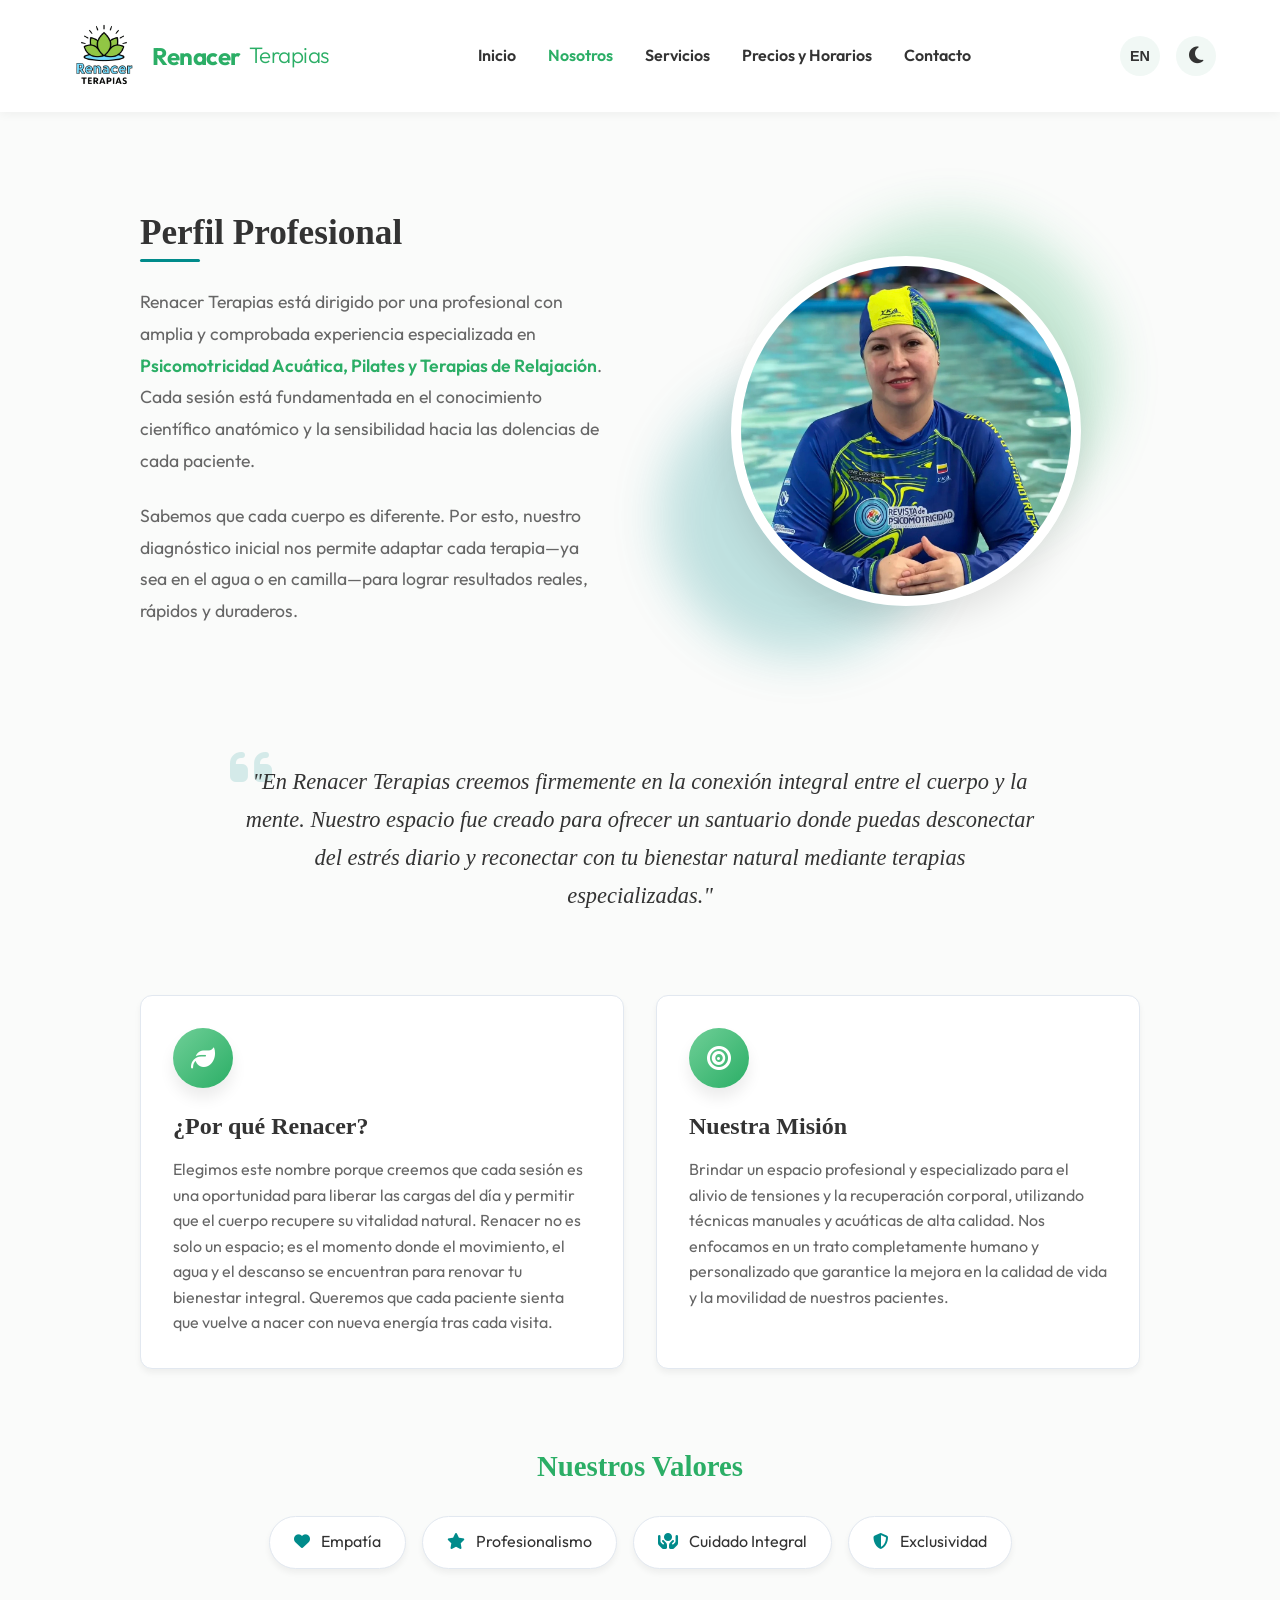
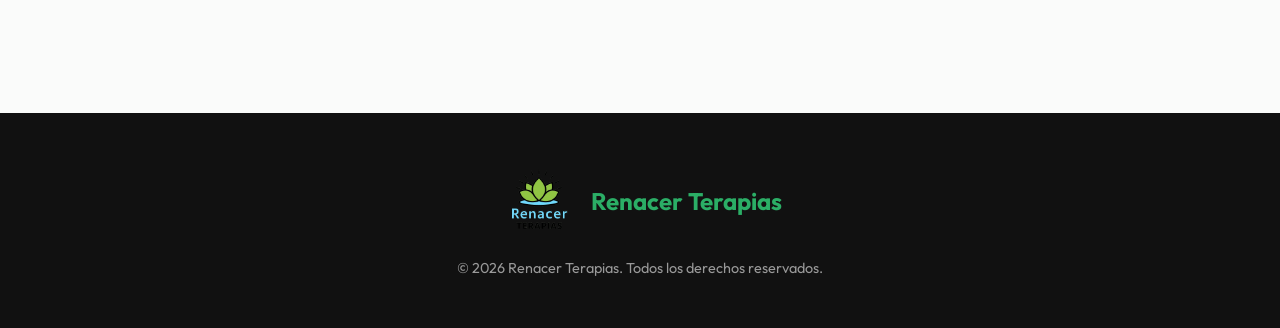
==== nosotros.html @ b9a49395 "Código" ====
<!DOCTYPE html>

<html lang="es">

<head>
    <meta charset="UTF-8">
    <meta name="viewport" content="width=device-width, initial-scale=1.0">
    <title>Nosotros - Renacer Terapias</title>
    <meta name="description" content="Conoce más sobre Renacer Terapias, nuestra misión y perfil profesional.">
    <link rel="preconnect" href="https://fonts.googleapis.com">
    <link rel="preconnect" href="https://fonts.gstatic.com" crossorigin>
    <link href="https://fonts.googleapis.com/css2?family=Outfit:wght@300;400;600;700&display=swap" rel="stylesheet">
    <link rel="stylesheet" href="styles.css">
    <link rel="stylesheet" href="https://cdnjs.cloudflare.com/ajax/libs/font-awesome/6.4.0/css/all.min.css">
</head>

<body>
    <!-- Navbar -->
    <header class="navbar">
        <div class="nav-container">
            <a href="index.html" class="logo">
                <img src="media/img/logo.png" alt="Logo RenacerTerapias">
                Renacer <span>Terapias</span>
            </a>

            <button class="mobile-menu-btn" aria-label="Menu" id="mobile-menu-btn">
                <i class="fa-solid fa-bars"></i>
            </button>

            <nav class="nav-links" id="nav-links">
                <a href="index.html#home"><span lang="es">Inicio</span><span lang="en">Home</span></a>
                <a href="nosotros.html" style="color: var(--primary);"><span lang="es">Nosotros</span><span
                        lang="en">About Us</span></a>
                <a href="index.html#services"><span lang="es">Servicios</span><span lang="en">Services</span></a>
                <a href="index.html#rates"><span lang="es">Precios y Horarios</span><span lang="en">Rates &
                        Hours</span></a>
                <a href="index.html#contact"><span lang="es">Contacto</span><span lang="en">Contact</span></a>
            </nav>

            <div class="controls">
                <button id="lang-toggle" class="control-btn" aria-label="Toggle Language">
                    <span class="lang-label">EN</span>
                </button>
                <button id="theme-toggle" class="control-btn" aria-label="Toggle Theme">
                    <i class="fa-solid fa-moon"></i>
                </button>
            </div>
        </div>
    </header>

    <!-- Page Header (Offset Nav) -->
    <div style="height: 100px; background-color: var(--bg-section);"></div>

    <!-- About Section -->
    <section class="section about" id="about">
        <div class="container">
            <div class="about-content" style="max-width: 1000px; margin: 0 auto;">
                <!-- 1. Perfil Profesional -->
                <div class="modern-profile-section" style="margin-top: 0;">
                    <div class="modern-profile-text">
                        <h3><span lang="es">Perfil Profesional</span><span lang="en">Professional Profile</span></h3>
                        <p>
                            <span lang="es">Renacer Terapias está dirigido por una profesional con amplia y comprobada
                                experiencia especializada en <strong>Psicomotricidad Acuática, Pilates y Terapias de
                                    Relajación</strong>. Cada sesión está fundamentada en el conocimiento científico
                                anatómico y la sensibilidad hacia las dolencias de cada paciente.</span>
                            <span lang="en">Renacer Terapias is led by a professional with extensive and proven
                                specialized experience in <strong>Aquatic Psychomotor Skills, Pilates, and Relaxation
                                    Therapies</strong>. Every session is rooted in scientific anatomical knowledge and
                                sensitivity toward each patient's ailments.</span>
                        </p>
                        <p>
                            <span lang="es">Sabemos que cada cuerpo es diferente. Por esto, nuestro diagnóstico inicial
                                nos permite adaptar cada terapia—ya sea en el agua o en camilla—para lograr resultados
                                reales, rápidos y duraderos.</span>
                            <span lang="en">We know every body is different. Therefore, our initial diagnosis allows us
                                to adapt each therapy—whether in the water or on the massage table—to achieve real,
                                fast, and lasting results.</span>
                        </p>
                    </div>

                    <div class="modern-profile-visual">
                        <div class="blob blob-1"></div>
                        <div class="blob blob-2"></div>
                        <div class="profile-photo-container">
                            <img src="media/img/Ana_Gonzalez.jpeg" alt="Renacer Profesional" class="profile-photo">
                        </div>
                    </div>
                </div>

                <!-- 2. Sanctuary Text (Creative Intro) -->
                <div class="about-quote-container"
                    style="max-width: 800px; margin: 5rem auto; text-align: center; position: relative;">
                    <i class="fa-solid fa-quote-left"
                        style="font-size: 3rem; color: rgba(0, 139, 139, 0.15); position: absolute; top: -20px; left: -10px; z-index: -1;"></i>
                    <p
                        style="font-size: 1.4rem; font-family: var(--font-heading); font-style: italic; color: var(--text-main); line-height: 1.7;">
                        <span lang="es">"En Renacer Terapias creemos firmemente en la conexión integral entre el cuerpo
                            y la mente. Nuestro espacio fue creado para ofrecer un santuario donde puedas desconectar
                            del estrés diario y reconectar con tu bienestar natural mediante terapias
                            especializadas."</span>
                        <span lang="en">"At Renacer Terapias we firmly believe in the integral connection between body
                            and mind. Our space was created to offer a sanctuary where you can disconnect from daily
                            stress and reconnect with your natural well-being through specialized therapies."</span>
                    </p>
                </div>

                <!-- 3. About Grid -->
                <div class="about-grid" style="margin-bottom: 5rem;">
                    <div class="about-card card">
                        <div class="icon-wrapper">
                            <i class="fa-solid fa-leaf"></i>
                        </div>
                        <h3><span lang="es">¿Por qué Renacer?</span><span lang="en">Why Renacer?</span></h3>
                        <p>
                            <span lang="es">Elegimos este nombre porque creemos que cada sesión es una oportunidad para
                                liberar las cargas del día y permitir que el cuerpo recupere su vitalidad natural.
                                Renacer no es solo un espacio; es el momento donde el movimiento, el agua y el descanso
                                se encuentran para renovar tu bienestar integral. Queremos que cada paciente sienta que
                                vuelve a nacer con nueva energía tras cada visita.</span>
                            <span lang="en">We chose this name because we believe every session is an opportunity to
                                release the day's burdens and allow the body to regain its natural vitality. Renacer is
                                not just a space; it is the moment where movement, water, and rest meet to renew your
                                overall well-being. We want every patient to feel reborn with new energy after each
                                visit.</span>
                        </p>
                    </div>

                    <div class="about-card card">
                        <div class="icon-wrapper">
                            <i class="fa-solid fa-bullseye"></i>
                        </div>
                        <h3><span lang="es">Nuestra Misión</span><span lang="en">Our Mission</span></h3>
                        <p>
                            <span lang="es">Brindar un espacio profesional y especializado para el alivio de tensiones y
                                la recuperación corporal, utilizando técnicas manuales y acuáticas de alta calidad. Nos
                                enfocamos en un trato completamente humano y personalizado que garantice la mejora en la
                                calidad de vida y la movilidad de nuestros pacientes.</span>
                            <span lang="en">To provide a professional and specialized space for tension relief and body
                                recovery, using high-quality manual and aquatic techniques. We focus on a completely
                                human and personalized approach that guarantees an improvement in our patients' quality
                                of life and mobility.</span>
                        </p>
                    </div>
                </div>

                <!-- 4. Values Section -->
                <div class="values-section" style="margin-bottom: 4rem;">
                    <h3 style="text-align: center; margin-bottom: 2rem; font-size: 1.8rem; color: var(--primary);">
                        <span lang="es">Nuestros Valores</span>
                        <span lang="en">Our Values</span>
                    </h3>
                    <div style="display: flex; gap: 1rem; flex-wrap: wrap; justify-content: center;">
                        <span class="value-badge"
                            style="background: var(--bg-card); padding: 0.8rem 1.5rem; border-radius: 50px; border: 1px solid var(--border-color); box-shadow: var(--shadow-sm);"><i
                                class="fa-solid fa-heart" style="color: var(--secondary); margin-right: 8px;"></i> <span
                                lang="es">Empatía</span><span lang="en">Empathy</span></span>
                        <span class="value-badge"
                            style="background: var(--bg-card); padding: 0.8rem 1.5rem; border-radius: 50px; border: 1px solid var(--border-color); box-shadow: var(--shadow-sm);"><i
                                class="fa-solid fa-star" style="color: var(--secondary); margin-right: 8px;"></i> <span
                                lang="es">Profesionalismo</span><span lang="en">Professionalism</span></span>
                        <span class="value-badge"
                            style="background: var(--bg-card); padding: 0.8rem 1.5rem; border-radius: 50px; border: 1px solid var(--border-color); box-shadow: var(--shadow-sm);"><i
                                class="fa-solid fa-hands-holding-circle"
                                style="color: var(--secondary); margin-right: 8px;"></i> <span lang="es">Cuidado
                                Integral</span><span lang="en">Holistic Care</span></span>
                        <span class="value-badge"
                            style="background: var(--bg-card); padding: 0.8rem 1.5rem; border-radius: 50px; border: 1px solid var(--border-color); box-shadow: var(--shadow-sm);"><i
                                class="fa-solid fa-shield-halved"
                                style="color: var(--secondary); margin-right: 8px;"></i> <span
                                lang="es">Exclusividad</span><span lang="en">Exclusivity</span></span>
                    </div>
                </div>
            </div>
        </div>
    </section>

    <!-- Footer -->
    <footer>
        <div class="container">
            <div class="footer-content">
                <div class="footer-brand">
                    <img src="media/img/logo.png" alt="Logo RenacerTerapias"> Renacer Terapias
                </div>
                <p>
                    <span lang="es">&copy; 2026 Renacer Terapias. Todos los derechos reservados.</span>
                    <span lang="en">&copy; 2026 Renacer Terapias. All rights reserved.</span>
                </p>
            </div>
        </div>
    </footer>

    <!-- Main JavaScript -->
    <script src="script.js"></script>
</body>

</html>
---- styles.css ----
/* -------------------------
   CSS Variables & Typography
   ------------------------- */
:root {
    /* Color Palette */
    --primary: #2BAE66;
    /* Verde agua / Aquamarine */
    --primary-light: #6FCF97;
    --secondary: #008B8B;
    /* Azul Turquesa / Teal */
    --accent: #48C9B0;
    /* Sand / Arena */

    /* Backgrounds & Text */
    --bg-main: #FAFBFA;
    /* White-ish base */
    --bg-section: #F1F8F5;
    /* Light greenish section bg */
    --bg-card: #FFFFFF;
    --text-main: #333333;
    --text-muted: #666666;

    /* UI Elements */
    --border-color: #E2E8F0;
    --nav-bg: rgba(255, 255, 255, 0.95);

    /* Typography */
    --font-heading: 'Playfair Display', serif;
    --font-body: 'Outfit', sans-serif;

    /* Shadows & Radii */
    --shadow-sm: 0 4px 6px rgba(0, 0, 0, 0.05);
    --shadow-md: 0 10px 15px rgba(0, 0, 0, 0.08);
    --shadow-lg: 0 20px 25px rgba(0, 0, 0, 0.1);
    --radius-sm: 8px;
    --radius-md: 12px;
    --radius-lg: 20px;

    /* Transitions */
    --transition: all 0.3s ease;
}

/* Dark Mode Theme Variables */
[data-theme="dark"] {
    --bg-main: #121212;
    --bg-section: #1E1E1E;
    --bg-card: #252525;
    --text-main: #F4F4F5;
    --text-muted: #A1A1AA;
    --border-color: #3F3F46;
    --nav-bg: rgba(24, 24, 27, 0.95);
    --primary: #34D399;
    --secondary: #2DD4BF;
    --shadow-md: 0 10px 15px rgba(0, 0, 0, 0.3);
}

/* -------------------------
   Reset & Base Styles
   ------------------------- */
* {
    margin: 0;
    padding: 0;
    box-sizing: border-box;
}

html {
    scroll-behavior: smooth;
    font-size: 16px;
}

body {
    font-family: var(--font-body);
    background-color: var(--bg-main);
    color: var(--text-main);
    line-height: 1.6;
    overflow-x: hidden;
    transition: background-color var(--transition), color var(--transition);
}

a {
    text-decoration: none;
    color: inherit;
    transition: color var(--transition);
}

ul {
    list-style: none;
}

img {
    max-width: 100%;
    height: auto;
    display: block;
}

/* -------------------------
   Language Toggle Rules
   ------------------------- */
/* Default: Hide English */
[lang="en"] {
    display: none;
}

/* When html has class lang-en: Hide Spanish, Show English */
html.lang-en [lang="es"] {
    display: none;
}

html.lang-en [lang="en"] {
    display: inline-block;
}

h1 [lang="en"],
h2 [lang="en"],
h3 [lang="en"],
h4 [lang="en"],
p [lang="en"],
span[lang="en"] {
    display: none;
}

html.lang-en h1 [lang="en"],
html.lang-en h2 [lang="en"],
html.lang-en h3 [lang="en"],
html.lang-en h4 [lang="en"] {
    display: block;
}

html.lang-en p [lang="en"],
html.lang-en span[lang="en"] {
    display: inline;
}

/* -------------------------
   Typography & Sections
   ------------------------- */
h1,
h2,
h3,
h4 {
    font-family: var(--font-heading);
    color: var(--text-main);
    line-height: 1.2;
}

.container {
    width: 90%;
    max-width: 1200px;
    margin: 0 auto;
}

.section {
    padding: 5rem 0;
}

.bg-light {
    background-color: var(--bg-section);
}

.section-title {
    text-align: center;
    margin-bottom: 3rem;
    position: relative;
}

.section-title h2 {
    font-size: 2.5rem;
    font-weight: 700;
    margin-bottom: 0.5rem;
}

.title-underline {
    height: 4px;
    width: 60px;
    background: linear-gradient(90deg, var(--primary), var(--secondary));
    margin: 0 auto;
    border-radius: 2px;
}

/* -------------------------
   Components
   ------------------------- */
.btn {
    display: inline-flex;
    align-items: center;
    justify-content: center;
    padding: 0.8rem 1.5rem;
    font-weight: 600;
    border-radius: 50px;
    cursor: pointer;
    transition: var(--transition);
    border: none;
    font-size: 1rem;
    gap: 0.5rem;
}

.btn-primary {
    background: linear-gradient(135deg, var(--primary), var(--secondary));
    color: #fff;
    box-shadow: var(--shadow-sm);
}

.btn-primary:hover {
    transform: translateY(-2px);
    box-shadow: var(--shadow-md);
    opacity: 0.9;
}

.btn-outline {
    background: transparent;
    border: 2px solid var(--primary);
    color: var(--primary);
}

.btn-outline:hover {
    background: var(--primary);
    color: #fff;
}

.card {
    background-color: var(--bg-card);
    border-radius: var(--radius-md);
    box-shadow: var(--shadow-sm);
    padding: 2rem;
    transition: var(--transition);
    border: 1px solid var(--border-color);
}

.card:hover {
    transform: translateY(-5px);
    box-shadow: var(--shadow-md);
}

/* -------------------------
   Navbar
   ------------------------- */
.navbar {
    position: fixed;
    top: 0;
    left: 0;
    right: 0;
    background-color: var(--nav-bg);
    backdrop-filter: blur(10px);
    z-index: 1000;
    box-shadow: 0 2px 10px rgba(0, 0, 0, 0.05);
    padding: 1rem 0;
    transition: var(--transition);
}

.nav-container {
    width: 90%;
    max-width: 1200px;
    margin: 0 auto;
    display: flex;
    justify-content: space-between;
    align-items: center;
}

.logo {
    display: flex;
    align-items: center;
    gap: 0.5rem;
    font-size: 1.5rem;
    font-weight: 700;
    color: var(--primary);
    letter-spacing: -0.5px;
}


.logo img {
    height: 80px;
    /* ajusta tamaño */
    width: auto;
}

.logo span {
    font-family: var(--font-body);
    font-weight: 300;
    font-size: 1.4rem;
    color: var(--color-text);
}

.nav-links {
    display: flex;
    gap: 2rem;
}

.nav-links a {
    font-weight: 600;
    font-size: 1rem;
    position: relative;
}

.nav-links a::after {
    content: '';
    position: absolute;
    bottom: -4px;
    left: 0;
    width: 0;
    height: 2px;
    background: var(--primary);
    transition: width 0.3s ease;
}

.nav-links a:hover {
    color: var(--primary);
}

.nav-links a:hover::after {
    width: 100%;
}

.controls {
    display: flex;
    gap: 1rem;
    align-items: center;
}

.control-btn {
    background: none;
    border: none;
    cursor: pointer;
    font-size: 1.2rem;
    color: var(--text-main);
    transition: var(--transition);
    display: flex;
    align-items: center;
    justify-content: center;
    width: 40px;
    height: 40px;
    border-radius: 50%;
    background-color: var(--bg-section);
}

.control-btn:hover {
    background-color: var(--primary-light);
    color: #fff;
    transform: rotate(15deg);
}

.lang-label {
    font-size: 0.9rem;
    font-weight: 700;
}

.mobile-menu-btn {
    display: none;
    background: none;
    border: none;
    font-size: 1.5rem;
    color: var(--text-main);
    cursor: pointer;
}

/* -------------------------
   Hero Section
   ------------------------- */
.hero {
    min-height: 100vh;
    display: flex;
    align-items: center;
    justify-content: center;
    position: relative;
    padding-top: 80px;
    /* Offset nav */
    background-image: url('https://images.unsplash.com/photo-1544161515-4ab6ce6db874?ixlib=rb-1.2.1&auto=format&fit=crop&w=1920&q=80');
    /* Pool with transparent roof aesthetic */
    background-size: cover;
    background-position: center;
    background-attachment: fixed;
    text-align: center;
    color: white;
}

.hero-overlay {
    position: absolute;
    inset: 0;
    background: linear-gradient(rgba(0, 0, 0, 0.4), rgba(0, 139, 139, 0.6));
    z-index: 1;
}

.hero-content {
    position: relative;
    z-index: 2;
    max-width: 800px;
    padding: 0 2rem;
    animation: fadeIn 1s ease-out;
}

@keyframes fadeIn {
    from {
        opacity: 0;
        transform: translateY(20px);
    }

    to {
        opacity: 1;
        transform: translateY(0);
    }
}

.hero h1 {
    font-size: 3.5rem;
    font-weight: 700;
    margin-bottom: 1.5rem;
    color: #ffffff;
    text-shadow: 0 4px 6px rgba(0, 0, 0, 0.3);
}

.hero p {
    font-size: 1.2rem;
    margin-bottom: 2rem;
    color: #f1f1f1;
    text-shadow: 0 2px 4px rgba(0, 0, 0, 0.3);
}

/* -------------------------
   About Section
   ------------------------- */
.about-grid {
    display: grid;
    grid-template-columns: repeat(auto-fit, minmax(300px, 1fr));
    gap: 2rem;
    margin-bottom: 3rem;
}

.icon-wrapper {
    width: 60px;
    height: 60px;
    background: linear-gradient(135deg, var(--primary-light), var(--primary));
    color: white;
    border-radius: 50%;
    display: flex;
    align-items: center;
    justify-content: center;
    font-size: 1.5rem;
    margin-bottom: 1.5rem;
    box-shadow: var(--shadow-md);
}

.about-card h3 {
    margin-bottom: 1rem;
    font-size: 1.5rem;
}

.about-card p {
    color: var(--text-muted);
}

.profile-highlight {
    background: linear-gradient(135deg, rgba(43, 174, 102, 0.1), rgba(0, 139, 139, 0.1));
    border-left: 4px solid var(--primary);
    padding: 2rem;
    border-radius: var(--radius-md);
}

/* -------------------------
   Services Section
   ------------------------- */
.services-grid {
    display: grid;
    grid-template-columns: repeat(auto-fit, minmax(350px, 1fr));
    gap: 2rem;
    margin-bottom: 4rem;
}

.service-card {
    padding: 0;
    overflow: hidden;
    display: flex;
    flex-direction: column;
}

.service-image {
    height: 250px;
    background-size: cover;
    background-position: center;
    transition: transform 0.5s ease;
}

.service-card:hover .service-image {
    transform: scale(1.05);
}

.service-body {
    padding: 2rem;
    flex-grow: 1;
    display: flex;
    flex-direction: column;
}

.service-body h3 {
    font-size: 1.5rem;
    margin-bottom: 1.5rem;
    color: var(--primary);
}

.service-list {
    margin-bottom: 1.5rem;
    flex-grow: 1;
}

.service-list li {
    margin-bottom: 1rem;
    display: flex;
    align-items: flex-start;
    gap: 0.8rem;
    color: var(--text-muted);
}

.service-list i {
    color: var(--secondary);
    margin-top: 5px;
}

.alert-box {
    background-color: var(--bg-main);
    border: 1px solid var(--border-color);
    padding: 1rem;
    border-radius: var(--radius-sm);
    display: flex;
    align-items: flex-start;
    gap: 0.8rem;
    font-size: 0.9rem;
    color: var(--text-main);
}

.alert-box i {
    color: var(--primary);
    font-size: 1.2rem;
}

/* -------------------------
   Gallery Carousel
   ------------------------- */
.gallery-section {
    margin-top: 2rem;
}

.gallery-title {
    text-align: center;
    font-size: 1.8rem;
    margin-bottom: 2rem;
}

.carousel-container {
    position: relative;
    max-width: 900px;
    margin: 0 auto;
    border-radius: var(--radius-lg);
    overflow: hidden;
    box-shadow: var(--shadow-lg);
}

.carousel-track-container {
    width: 100%;
    position: relative;
    height: 400px;
    overflow: hidden;
}

.carousel-track {
    padding: 0;
    margin: 0;
    list-style: none;
    position: relative;
    height: 100%;
    transition: transform 0.5s ease-in-out;
    display: flex;
}

.carousel-slide {
    position: absolute;
    top: 0;
    bottom: 0;
    width: 100%;
    opacity: 0;
    transition: opacity 0.5s ease;
}

.carousel-slide.current-slide {
    opacity: 1;
    position: relative;
}

.carousel-slide img {
    width: 100%;
    height: 100%;
    object-fit: cover;
}

.carousel-btn {
    position: absolute;
    top: 50%;
    transform: translateY(-50%);
    background: rgba(255, 255, 255, 0.8);
    border: none;
    width: 40px;
    height: 40px;
    border-radius: 50%;
    cursor: pointer;
    z-index: 10;
    color: var(--primary);
    font-size: 1.2rem;
    transition: var(--transition);
}

.carousel-btn:hover {
    background: var(--primary);
    color: #fff;
}

.prev-btn {
    left: 10px;
}

.next-btn {
    right: 10px;
}

/* -------------------------
   Policies Section — Premium Redesign
   ------------------------- */

.policies {
    position: relative;
    overflow: hidden;
    background: linear-gradient(135deg, #005f5f 0%, #008B8B 40%, #00796B 70%, #004D40 100%);
    background-size: 300% 300%;
    animation: policiesGradient 12s ease infinite;
    padding-top: 6rem;
    padding-bottom: 0;
    margin-top: 5rem;
}

@keyframes policiesGradient {
    0% {
        background-position: 0% 50%;
    }

    50% {
        background-position: 100% 50%;
    }

    100% {
        background-position: 0% 50%;
    }
}

/* Wave Separators */
.policies-wave-top {
    position: absolute;
    top: 0;
    left: 0;
    width: 100%;
    transform: translateY(-98%);
    line-height: 0;
    z-index: 2;
}

.policies-wave-top svg {
    display: block;
    width: 100%;
    height: clamp(80px, 15vw, 220px);
}

.policies-wave-bottom {
    position: relative;
    width: 100%;
    line-height: 0;
    margin-top: 3rem;
}

.policies-wave-bottom svg {
    display: block;
    width: 100%;
    height: 80px;
}

/* Floating Decorative Orbs */
.policies-orb {
    position: absolute;
    border-radius: 50%;
    filter: blur(60px);
    opacity: 0.18;
    pointer-events: none;
    z-index: 0;
}

.policies-orb-1 {
    width: 350px;
    height: 350px;
    background: radial-gradient(circle, #48C9B0, transparent 70%);
    top: 10%;
    left: -8%;
    animation: orbFloat1 10s ease-in-out infinite alternate;
}

.policies-orb-2 {
    width: 250px;
    height: 250px;
    background: radial-gradient(circle, #6FCF97, transparent 70%);
    bottom: 15%;
    right: -5%;
    animation: orbFloat2 12s ease-in-out infinite alternate-reverse;
}

.policies-orb-3 {
    width: 180px;
    height: 180px;
    background: radial-gradient(circle, #ffffff, transparent 70%);
    top: 50%;
    left: 50%;
    transform: translate(-50%, -50%);
    animation: orbFloat3 8s ease-in-out infinite alternate;
}

@keyframes orbFloat1 {
    0% {
        transform: translate(0, 0) scale(1);
    }

    100% {
        transform: translate(40px, -30px) scale(1.15);
    }
}

@keyframes orbFloat2 {
    0% {
        transform: translate(0, 0) scale(1);
    }

    100% {
        transform: translate(-30px, 20px) scale(1.1);
    }
}

@keyframes orbFloat3 {
    0% {
        transform: translate(-50%, -50%) scale(1);
        opacity: 0.1;
    }

    100% {
        transform: translate(-45%, -55%) scale(1.3);
        opacity: 0.22;
    }
}

/* Content Layer */
.policies-content {
    position: relative;
    z-index: 2;
}

/* Heading & Subtitle */
.policies-heading {
    color: #ffffff !important;
    font-size: 2.8rem;
    font-weight: 700;
    text-shadow: 0 2px 15px rgba(0, 0, 0, 0.2);
}

.policies-underline {
    background: linear-gradient(90deg, #48C9B0, #6FCF97) !important;
    width: 70px;
    height: 4px;
}

.policies-subtitle {
    color: rgba(255, 255, 255, 0.75);
    font-size: 1.1rem;
    font-weight: 300;
    margin-top: 1rem;
    letter-spacing: 0.5px;
}

/* Policies Grid */
.policies-grid {
    display: grid;
    grid-template-columns: repeat(4, 1fr);
    gap: 1.8rem;
}

/* Policy Cards */
.policy-item {
    position: relative;
    display: flex;
    flex-direction: column;
    align-items: center;
    text-align: center;
    gap: 1rem;
    padding: 2.5rem 1.8rem 2rem;
    background: linear-gradient(180deg, rgba(255, 255, 255, 0.4) 0%, rgba(246, 252, 252, 0.2) 100%);
    border: 1px solid rgba(255, 255, 255, 0.12);
    border-radius: 20px;
    box-shadow: 0 8px 32px rgba(0, 0, 0, 0.12);
    backdrop-filter: blur(16px);
    -webkit-backdrop-filter: blur(16px);
    transition: transform 0.4s cubic-bezier(0.25, 0.46, 0.45, 0.94),
        box-shadow 0.4s ease,
        border-color 0.4s ease,
        background 0.4s ease;
    animation: fadeSlideUp 0.7s ease both;
    overflow: hidden;
}

.policy-item::before {
    content: '';
    position: absolute;
    inset: 0;
    border-radius: 20px;
    background: linear-gradient(180deg, rgba(255, 255, 255, 0.08) 0%, transparent 50%);
    pointer-events: none;
}

.policy-item:hover {
    transform: translateY(-8px);
    background: rgba(255, 255, 255, 0.1);
    border-color: rgba(72, 201, 176, 0.4);
    box-shadow: 0 16px 48px rgba(0, 0, 0, 0.2),
        0 0 30px rgba(72, 201, 176, 0.15);
}

@keyframes fadeSlideUp {
    from {
        opacity: 0;
        transform: translateY(30px);
    }

    to {
        opacity: 1;
        transform: translateY(0);
    }
}

/* Step Number */
.policy-number {
    position: absolute;
    top: 12px;
    right: 16px;
    font-family: var(--font-body);
    font-size: 2.2rem;
    font-weight: 700;
    color: rgba(72, 201, 176, 0.6);
    line-height: 1;
    pointer-events: none;
    user-select: none;
    opacity: 0;
    transform: translateY(-20px) translateX(10px) scale(0.5);
    animation: slideInNumber 0.6s cubic-bezier(0.34, 1.56, 0.64, 1) forwards;
}

.policy-item:nth-child(1) .policy-number {
    animation-delay: 0.3s;
}

.policy-item:nth-child(2) .policy-number {
    animation-delay: 0.6s;
}

.policy-item:nth-child(3) .policy-number {
    animation-delay: 0.9s;
}

.policy-item:nth-child(4) .policy-number {
    animation-delay: 1.2s;
}

.policy-item:hover .policy-number {
    color: rgba(255, 255, 255, 0.7);
    transition: color 0.4s ease;
}

@keyframes slideInNumber {
    from {
        opacity: 0;
        transform: translateY(-20px) translateX(10px) scale(0.5);
    }

    to {
        opacity: 1;
        transform: translateY(0) translateX(0) scale(1);
    }
}

/* Policy Icon */
.policy-icon {
    width: 72px;
    height: 72px;
    background: linear-gradient(135deg, rgba(255, 255, 255, 0.22), rgba(255, 255, 255, 0.08));
    border: 1.5px solid rgba(255, 255, 255, 0.3);
    border-radius: 50%;
    display: flex;
    align-items: center;
    justify-content: center;
    box-shadow: 0 8px 20px rgba(0, 0, 0, 0.15);
    transition: transform 0.3s ease, box-shadow 0.3s ease, background 0.3s ease, border-color 0.3s ease;
}

.policy-item:hover .policy-icon {
    transform: scale(1.1);
    background: rgba(255, 255, 255, 0.3);
    border-color: rgba(255, 255, 255, 0.5);
    box-shadow: 0 8px 30px rgba(72, 201, 176, 0.35);
}

.policy-icon i {
    font-size: 1.8rem;
    color: #ffffff;
    filter: drop-shadow(0 2px 6px rgba(72, 201, 176, 0.5));
    transition: color 0.3s ease, filter 0.3s ease;
}

.policy-item:hover .policy-icon i {
    color: #ffffff;
    filter: drop-shadow(0 2px 8px rgba(255, 255, 255, 0.6));
}

/* Card Text */
.policy-item h4 {
    margin-bottom: 0.3rem;
    font-size: 1.3rem;
    color: #184244;
    font-family: var(--font-heading);
    font-weight: 600;
    transition: color 0.4s ease;
}

.policy-item:hover h4 {
    margin-bottom: 0.3rem;
    font-size: 1.3rem;
    color: #ffffff;
    font-family: var(--font-heading);
    font-weight: 600;
}

.policy-item p {
    font-size: 0.93rem;
    color: #030e0c;
    line-height: 1.65;
    transition: color 0.4s ease;
}

.policy-item:hover p {
    color: #ffffff;
}

/* Override section-scoped variables for policies */
.policies .section-title {
    margin-bottom: 3.5rem;
}

/* Wave animation */
.wave path {
    animation: waveMove 8s ease-in-out infinite alternate;
}

@keyframes waveMove {
    0% {
        transform: translateX(0);
    }

    100% {
        transform: translateX(-20px);
    }
}

/* Dark Mode — Policies */
[data-theme="dark"] .policies {
    background: linear-gradient(135deg, #0a2e2e 0%, #003c3c 40%, #004d40 70%, #001a1a 100%);
}

[data-theme="dark"] .policy-item {
    background: rgba(255, 255, 255, 0.04);
    border-color: rgba(255, 255, 255, 0.08);
}

[data-theme="dark"] .policy-item:hover {
    background: rgba(255, 255, 255, 0.07);
    border-color: rgba(45, 212, 191, 0.35);
}

[data-theme="dark"] .policies-wave-bottom svg path {
    fill: var(--bg-section);
}

/* -------------------------
   Rates Section
   ------------------------- */
.rates-container {
    display: flex;
    justify-content: center;
}

.rate-card {
    text-align: center;
    max-width: 400px;
    width: 100%;
    border-top: 5px solid var(--primary);
}

.rate-header {
    margin-bottom: 2rem;
    padding-bottom: 1.5rem;
    border-bottom: 1px solid var(--border-color);
}

.rate-header h3 {
    font-size: 1.8rem;
    margin-bottom: 0.5rem;
}

.price {
    font-size: 2.5rem;
    font-weight: 700;
    color: var(--primary);
}

.rate-body {
    margin-bottom: 2rem;
    text-align: left;
}

.rate-body p {
    margin-bottom: 1rem;
    display: flex;
    align-items: center;
    gap: 1rem;
    color: var(--text-muted);
}

.rate-body i {
    color: var(--secondary);
    font-size: 1.2rem;
}

/* -------------------------
   Contact Section
   ------------------------- */
.contact-grid {
    display: grid;
    grid-template-columns: 1fr 1fr;
    gap: 3rem;
}

.contact-info {
    display: flex;
    flex-direction: column;
}

.contact-desc {
    margin: 1rem 0 2rem;
    color: var(--text-muted);
}

.contact-methods {
    display: flex;
    flex-direction: column;
    gap: 1.5rem;
    flex-grow: 1;
}

.contact-method {
    display: flex;
    align-items: center;
    gap: 1.5rem;
    padding: 1rem;
    border-radius: var(--radius-md);
    background: var(--bg-main);
    transition: var(--transition);
}

.contact-method:hover {
    transform: translateX(5px);
    box-shadow: var(--shadow-sm);
}

.method-icon {
    width: 50px;
    height: 50px;
    border-radius: 50%;
    display: flex;
    align-items: center;
    justify-content: center;
    font-size: 1.5rem;
    color: white;
}

.whatsapp {
    background-color: #25D366;
}

.instagram {
    background: linear-gradient(45deg, #f09433 0%, #e6683c 25%, #dc2743 50%, #cc2366 75%, #bc1888 100%);
}

.facebook {
    background-color: #1877F2;
}

.method-title {
    display: block;
    font-weight: 700;
    font-size: 1.1rem;
    color: var(--text-main);
}

.method-detail {
    color: var(--text-muted);
    font-size: 0.9rem;
}

.contact-form {
    display: flex;
    flex-direction: column;
    gap: 1.5rem;
}

.form-group {
    display: flex;
    flex-direction: column;
    gap: 0.5rem;
}

.form-group label {
    font-weight: 600;
    font-size: 0.95rem;
}

.form-group input,
.form-group select,
.form-group textarea {
    padding: 1rem;
    border: 1px solid var(--border-color);
    border-radius: var(--radius-sm);
    background: var(--bg-main);
    color: var(--text-main);
    font-family: inherit;
    font-size: 1rem;
    transition: var(--transition);
}

.form-group input:focus,
.form-group select:focus,
.form-group textarea:focus {
    outline: none;
    border-color: var(--primary);
    box-shadow: 0 0 0 3px rgba(43, 174, 102, 0.2);
}

.submit-btn {
    width: 100%;
    margin-top: 1rem;
}

/* -------------------------
   Footer
   ------------------------- */
footer {
    background-color: #111;
    color: #fff;
    padding: 3rem 0;
    text-align: center;
}

.footer-brand {
    display: flex;
    align-items: center;
    justify-content: center;
    gap: 0.75rem;
    font-size: 1.5rem;
    font-weight: 700;
    margin-bottom: 1rem;
    color: var(--primary);
}

footer p {
    color: #999;
    font-size: 0.9rem;
}

.footer-brand img {
    height: 80px;
    /* ajusta tamaño */
    width: auto;
}

/* -------------------------
   Modern Service Cards
   ------------------------- */
.modern-card {
    background: var(--bg-card);
    border-radius: 20px;
    box-shadow: 0 10px 40px rgba(0, 0, 0, 0.06);
    overflow: hidden;
    border: none;
    display: flex;
    flex-direction: column;
}

.modern-card .card-header {
    height: 220px;
    position: relative;
    background-size: cover;
    background-position: center;
}

.modern-card .card-overlay {
    position: absolute;
    inset: 0;
    opacity: 0.8;
}

.modern-card .bg-warm {
    background: linear-gradient(135deg, #F5E8D3, transparent);
}

.modern-card .bg-cool {
    background: linear-gradient(135deg, #E5F5E8, transparent);
}

.modern-card .card-badge {
    position: absolute;
    bottom: -15px;
    left: 20px;
    background: var(--secondary);
    color: white;
    padding: 6px 18px;
    border-radius: 50px;
    font-weight: 600;
    font-size: 0.95rem;
    box-shadow: 0 4px 10px rgba(0, 0, 0, 0.1);
    z-index: 2;
}

.modern-card .card-body {
    padding: 2.5rem 2rem 2rem;
    display: flex;
    flex-direction: column;
    flex-grow: 1;
}

.modern-card .card-title {
    font-family: var(--font-heading);
    font-size: 1.4rem;
    color: var(--text-main);
    margin-bottom: 0.5rem;
}

.modern-card .card-meta {
    color: var(--secondary);
    font-weight: 500;
    font-size: 0.95rem;
    margin-bottom: 1.2rem;
    display: flex;
    align-items: center;
    gap: 0.5rem;
}

.modern-card .card-desc {
    color: var(--text-muted);
    font-size: 1rem;
    line-height: 1.6;
    margin-bottom: 1.5rem;
}

.modern-card .card-divider {
    border: none;
    border-top: 1px solid var(--border-color);
    margin: 1.5rem 0 1rem;
}

.modern-card .card-footer-note {
    color: var(--text-muted);
    font-size: 0.85rem;
    display: flex;
    align-items: center;
    gap: 0.5rem;
}

.modern-card .therapy-item {
    margin-bottom: 1.3rem;
}

.modern-card .therapy-item:last-child {
    margin-bottom: 0;
}

.modern-card .therapy-item h4 {
    font-size: 1.15rem;
    color: var(--text-main);
    margin-bottom: 0.2rem;
}

.modern-card .therapy-item p {
    color: var(--text-muted);
    font-size: 0.9rem;
    margin-bottom: 0;
}


/* -------------------------
   About Home Section Modern Layout
   ------------------------- */
.about-home {
    padding: 6rem 0;
    overflow: hidden;
    background-color: var(--bg-main);
}

.about-home-container {
    display: flex;
    align-items: center;
    gap: 4rem;
    max-width: 1100px;
    margin: 0 auto;
}

.about-home-left {
    flex: 1;
}

.about-home-title-container {
    margin-bottom: 1.5rem;
}

.about-home-title-container h2 {
    font-family: var(--font-heading);
    font-size: 2.5rem;
    color: var(--text-main);
    margin-bottom: 0.5rem;
}

.title-underline-left {
    height: 3px;
    width: 50px;
    background: var(--secondary);
    border-radius: 2px;
}

.about-home-desc {
    color: var(--text-muted);
    font-size: 1.05rem;
    line-height: 1.8;
    margin-bottom: 2.5rem;
}

.about-home-info-box {
    background-color: #F8F9F9;
    border-radius: 10px;
    display: flex;
    align-items: center;
    gap: 1.2rem;
    padding: 1.5rem;
    border-left: 4px solid var(--secondary);
    border-top: 1px solid #EBEBEB;
    border-right: 1px solid #EBEBEB;
    border-bottom: 1px solid #EBEBEB;
    box-shadow: 0 4px 10px rgba(0, 0, 0, 0.02);
}

.info-icon {
    min-width: 60px;
    height: 60px;
    background-color: rgba(0, 139, 139, 0.1);
    color: var(--secondary);
    border-radius: 50%;
    display: flex;
    align-items: center;
    justify-content: center;
    font-size: 1.4rem;
}

.info-content h4 {
    font-size: 1.15rem;
    color: var(--text-main);
    margin-bottom: 0.3rem;
    font-family: var(--font-heading);
}

.info-content p {
    color: var(--text-muted);
    font-size: 0.95rem;
    margin: 0;
    line-height: 1.4;
}

.about-home-right {
    flex: 1;
    position: relative;
    display: flex;
    justify-content: center;
}

.mission-wrapper {
    position: relative;
    z-index: 2;
    padding: 2rem 0;
}

.mission-blob {
    position: absolute;
    top: -10px;
    right: -30px;
    width: 250px;
    height: 250px;
    background-color: #F7EBE1;
    border-radius: 50%;
    z-index: -1;
}

.mission-card {
    background: white;
    padding: 2.5rem;
    border-radius: 12px;
    box-shadow: 0 15px 40px rgba(0, 0, 0, 0.06);
    border: 1px solid #f1f1f1;
    max-width: 450px;
}

.mission-card h3 {
    font-family: var(--font-heading);
    font-size: 1.4rem;
    color: var(--text-main);
    margin-bottom: 1.2rem;
}

.mission-card p {
    color: var(--text-muted);
    font-size: 1rem;
    line-height: 1.7;
    margin: 0;
}

/* -------------------------
   Modern Profile Layout
   ------------------------- */
.modern-profile-section {
    display: flex;
    align-items: center;
    gap: 4rem;
    margin-top: 5rem;
    padding: 2rem 0;
}

.modern-profile-text {
    flex: 1;
}

.modern-profile-text h3 {
    margin-bottom: 2rem;
    font-size: 2.2rem;
    color: var(--text-main);
    font-family: var(--font-heading);
    position: relative;
    display: inline-block;
}

.modern-profile-text h3::after {
    content: '';
    position: absolute;
    bottom: -8px;
    left: 0;
    width: 60px;
    height: 3px;
    background: var(--secondary);
    border-radius: 3px;
}

.modern-profile-text p {
    font-size: 1.1rem;
    line-height: 1.8;
    color: var(--text-muted);
    margin-bottom: 1.5rem;
}

.modern-profile-text strong {
    color: var(--primary);
    font-weight: 600;
}

.modern-profile-visual {
    flex: 1;
    position: relative;
    display: flex;
    justify-content: center;
    align-items: center;
}

.profile-photo-container {
    position: relative;
    width: 350px;
    height: 350px;
    border-radius: 50%;
    z-index: 5;
    overflow: hidden;
    border: 10px solid white;
    box-shadow: 0 15px 35px rgba(0, 0, 0, 0.1);
}

.profile-photo {
    width: 100%;
    height: 100%;
    object-fit: cover;
}

/* Decorative Blobs */
.blob {
    position: absolute;
    filter: blur(25px);
    z-index: 1;
    border-radius: 50%;
    opacity: 0.6;
}

.blob-1 {
    width: 320px;
    height: 320px;
    background: rgba(43, 174, 102, 0.4);
    top: -40px;
    right: 30px;
    animation: blob-float 8s infinite alternate ease-in-out;
}

.blob-2 {
    width: 280px;
    height: 280px;
    background: rgba(0, 139, 139, 0.4);
    bottom: -50px;
    left: -10px;
    animation: blob-float 10s infinite alternate-reverse ease-in-out;
}

@keyframes blob-float {
    0% {
        transform: translate(0, 0) scale(1);
    }

    100% {
        transform: translate(25px, -25px) scale(1.05);
    }
}

[data-theme="dark"] .profile-photo-container {
    border-color: #252525;
}

[data-theme="dark"] .blob {
    opacity: 0.2;
}

/* Dark Mode Overrides for these cards */
[data-theme="dark"] .about-home-info-box {
    background-color: #1E1E1E;
    border-color: #333;
    border-left-color: var(--secondary);
}

[data-theme="dark"] .mission-card {
    background-color: #252525;
    border-color: #333;
}

[data-theme="dark"] .mission-blob {
    background-color: rgba(247, 235, 225, 0.1);
}

/* -------------------------
   Responsive Design
   ------------------------- */
@media (max-width: 992px) {
    .modern-profile-section {
        flex-direction: column;
        gap: 3rem;
        text-align: center;
    }

    .modern-profile-text h3::after {
        left: 50%;
        transform: translateX(-50%);
    }

    .about-home-container {
        flex-direction: column;
        gap: 2rem;
    }

    .mission-blob {
        right: 0;
    }

    .contact-grid {
        grid-template-columns: 1fr;
    }

    .policies-grid {
        grid-template-columns: repeat(2, 1fr);
    }
}

@media (max-width: 768px) {
    .nav-links {
        position: fixed;
        top: 70px;
        left: -100%;
        width: 100%;
        height: calc(100vh - 70px);
        background-color: var(--nav-bg);
        backdrop-filter: blur(10px);
        flex-direction: column;
        align-items: center;
        justify-content: center;
        gap: 3rem;
        transition: left 0.3s ease;
    }

    .nav-links.active {
        left: 0;
    }

    .nav-links a {
        font-size: 1.5rem;
    }

    .mobile-menu-btn {
        display: block;
    }

    .hero h1 {
        font-size: 2.5rem;
    }

    .about-grid,
    .services-grid,
    .policies-grid {
        grid-template-columns: 1fr;
    }

    .carousel-track-container {
        height: 250px;
    }
}
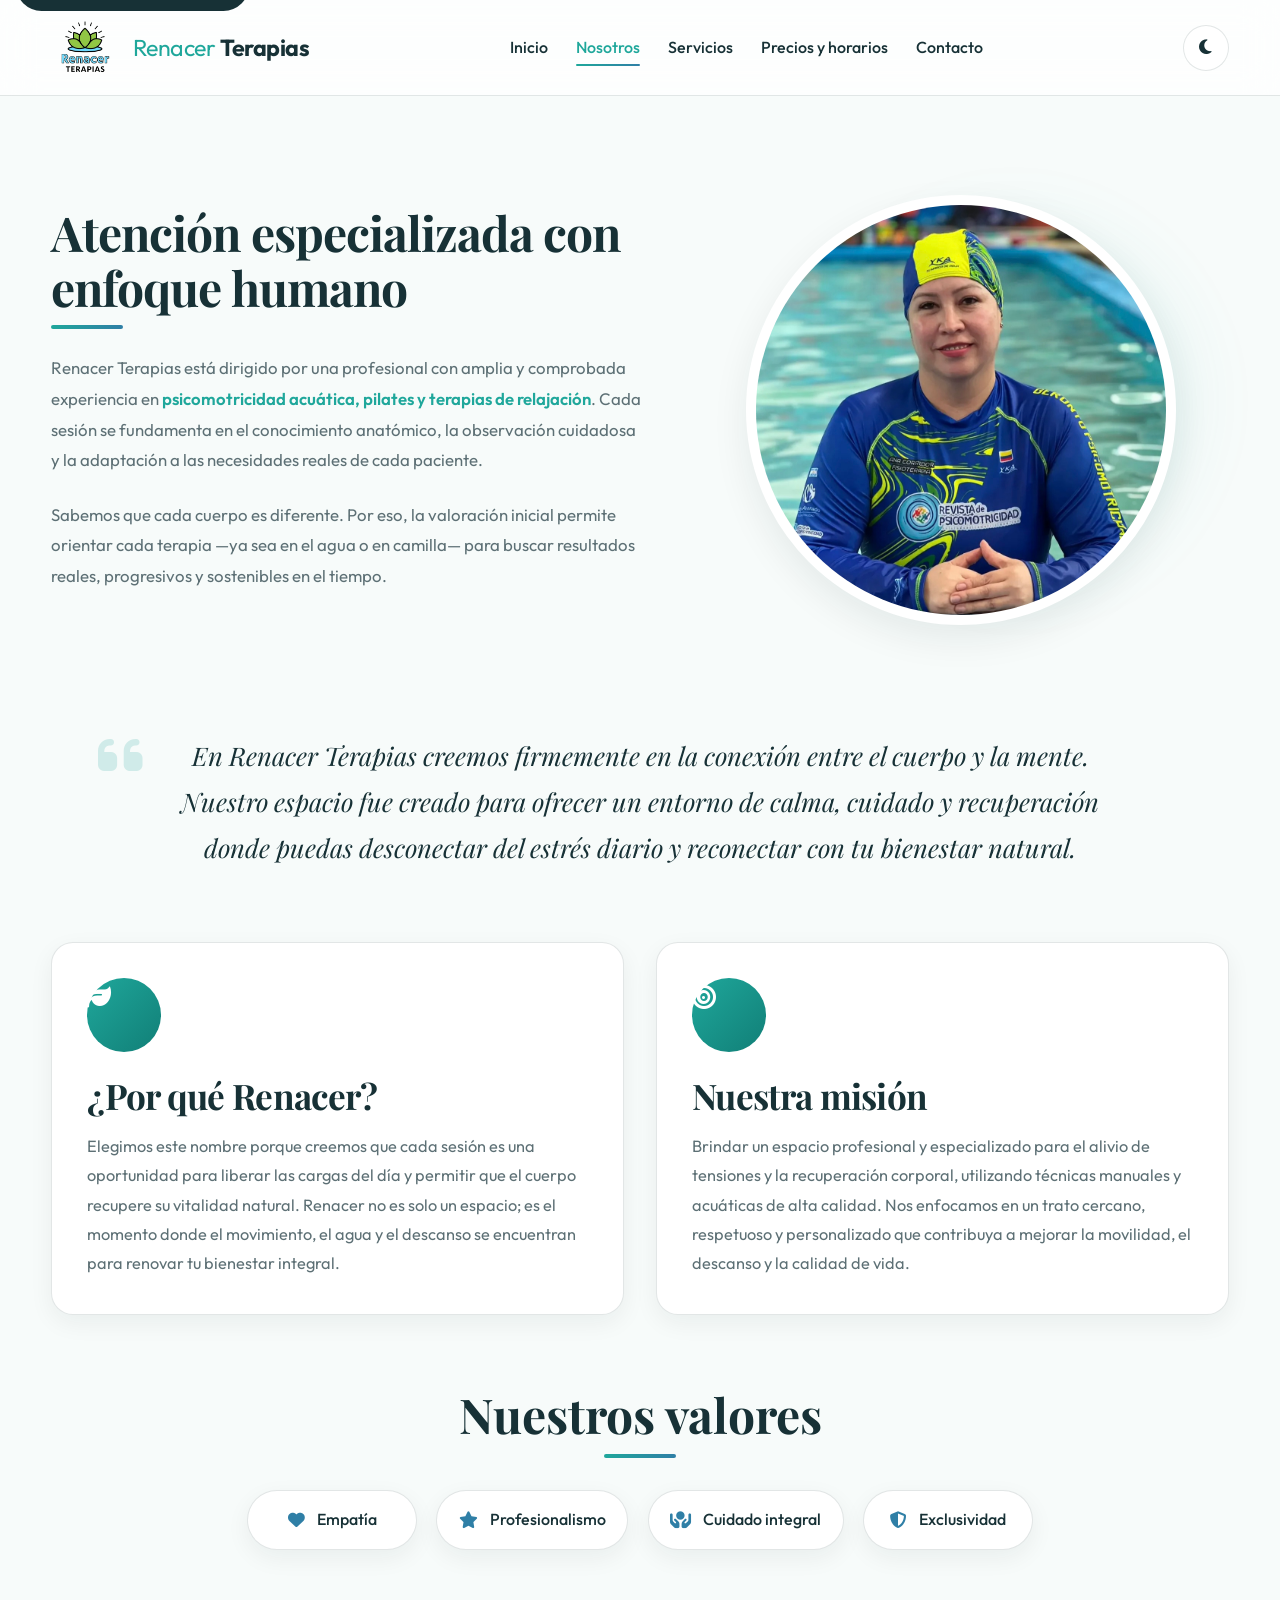
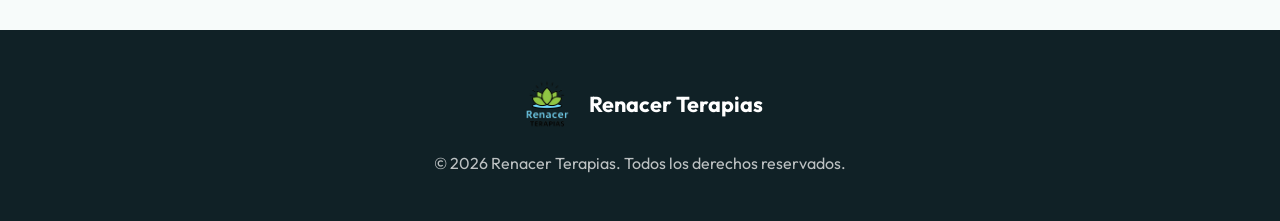
==== commit d118acca: "Ajuste de diseño y colores Eliminación idioma ingles" ====
--- a/nosotros.html
+++ b/nosotros.html
@@ -1,196 +1,207 @@
 <!DOCTYPE html>
-
 <html lang="es">
 
 <head>
     <meta charset="UTF-8">
     <meta name="viewport" content="width=device-width, initial-scale=1.0">
-    <title>Nosotros - Renacer Terapias</title>
-    <meta name="description" content="Conoce más sobre Renacer Terapias, nuestra misión y perfil profesional.">
+    <title>Nosotros | Renacer Terapias</title>
+    <meta name="description"
+        content="Conoce más sobre Renacer Terapias, nuestra misión, valores y perfil profesional.">
+
     <link rel="preconnect" href="https://fonts.googleapis.com">
     <link rel="preconnect" href="https://fonts.gstatic.com" crossorigin>
-    <link href="https://fonts.googleapis.com/css2?family=Outfit:wght@300;400;600;700&display=swap" rel="stylesheet">
+    <link
+        href="https://fonts.googleapis.com/css2?family=Outfit:wght@300;400;500;600;700&family=Playfair+Display:wght@400;600;700&display=swap"
+        rel="stylesheet">
+
     <link rel="stylesheet" href="styles.css">
     <link rel="stylesheet" href="https://cdnjs.cloudflare.com/ajax/libs/font-awesome/6.4.0/css/all.min.css">
 </head>
 
 <body>
-    <!-- Navbar -->
+    <a class="skip-link" href="#main-content">Saltar al contenido principal</a>
+
     <header class="navbar">
         <div class="nav-container">
-            <a href="index.html" class="logo">
-                <img src="media/img/logo.png" alt="Logo RenacerTerapias">
-                Renacer <span>Terapias</span>
+            <a href="index.html#home" class="logo" aria-label="Renacer Terapias, ir al inicio">
+                <img src="media/img/logo.png" alt="Logo de Renacer Terapias">
+                <span class="logo-text">Renacer <strong>Terapias</strong></span>
             </a>
 
-            <button class="mobile-menu-btn" aria-label="Menu" id="mobile-menu-btn">
-                <i class="fa-solid fa-bars"></i>
+            <button class="mobile-menu-btn" id="mobile-menu-btn" type="button" aria-label="Abrir menú de navegación"
+                aria-controls="nav-links" aria-expanded="false">
+                <i class="fa-solid fa-bars" aria-hidden="true"></i>
             </button>
 
-            <nav class="nav-links" id="nav-links">
-                <a href="index.html#home"><span lang="es">Inicio</span><span lang="en">Home</span></a>
-                <a href="nosotros.html" style="color: var(--primary);"><span lang="es">Nosotros</span><span
-                        lang="en">About Us</span></a>
-                <a href="index.html#services"><span lang="es">Servicios</span><span lang="en">Services</span></a>
-                <a href="index.html#rates"><span lang="es">Precios y Horarios</span><span lang="en">Rates &
-                        Hours</span></a>
-                <a href="index.html#contact"><span lang="es">Contacto</span><span lang="en">Contact</span></a>
+            <nav class="nav-links" id="nav-links" aria-label="Navegación principal">
+                <a href="index.html#home">Inicio</a>
+                <a href="nosotros.html" class="active" aria-current="page">Nosotros</a>
+                <a href="index.html#services">Servicios</a>
+                <a href="index.html#rates">Precios y horarios</a>
+                <a href="index.html#contact">Contacto</a>
             </nav>
 
             <div class="controls">
-                <button id="lang-toggle" class="control-btn" aria-label="Toggle Language">
-                    <span class="lang-label">EN</span>
-                </button>
-                <button id="theme-toggle" class="control-btn" aria-label="Toggle Theme">
-                    <i class="fa-solid fa-moon"></i>
+                <button id="theme-toggle" class="control-btn" type="button" aria-label="Cambiar modo de color"
+                    title="Cambiar modo de color">
+                    <i class="fa-solid fa-moon" aria-hidden="true"></i>
                 </button>
             </div>
         </div>
     </header>
 
-    <!-- Page Header (Offset Nav) -->
-    <div style="height: 100px; background-color: var(--bg-section);"></div>
-
-    <!-- About Section -->
-    <section class="section about" id="about">
-        <div class="container">
-            <div class="about-content" style="max-width: 1000px; margin: 0 auto;">
-                <!-- 1. Perfil Profesional -->
-                <div class="modern-profile-section" style="margin-top: 0;">
-                    <div class="modern-profile-text">
-                        <h3><span lang="es">Perfil Profesional</span><span lang="en">Professional Profile</span></h3>
-                        <p>
-                            <span lang="es">Renacer Terapias está dirigido por una profesional con amplia y comprobada
-                                experiencia especializada en <strong>Psicomotricidad Acuática, Pilates y Terapias de
-                                    Relajación</strong>. Cada sesión está fundamentada en el conocimiento científico
-                                anatómico y la sensibilidad hacia las dolencias de cada paciente.</span>
-                            <span lang="en">Renacer Terapias is led by a professional with extensive and proven
-                                specialized experience in <strong>Aquatic Psychomotor Skills, Pilates, and Relaxation
-                                    Therapies</strong>. Every session is rooted in scientific anatomical knowledge and
-                                sensitivity toward each patient's ailments.</span>
-                        </p>
-                        <p>
-                            <span lang="es">Sabemos que cada cuerpo es diferente. Por esto, nuestro diagnóstico inicial
-                                nos permite adaptar cada terapia—ya sea en el agua o en camilla—para lograr resultados
-                                reales, rápidos y duraderos.</span>
-                            <span lang="en">We know every body is different. Therefore, our initial diagnosis allows us
-                                to adapt each therapy—whether in the water or on the massage table—to achieve real,
-                                fast, and lasting results.</span>
-                        </p>
-                    </div>
-
-                    <div class="modern-profile-visual">
-                        <div class="blob blob-1"></div>
-                        <div class="blob blob-2"></div>
-                        <div class="profile-photo-container">
-                            <img src="media/img/Ana_Gonzalez.jpeg" alt="Renacer Profesional" class="profile-photo">
-                        </div>
+    <main id="main-content">
+        <section class="page-hero page-hero--about">
+            <div class="container page-hero-content">
+                <span class="page-eyebrow">Conoce Renacer</span>
+                <h1>Un espacio creado para aliviar, restaurar y acompañar tu bienestar</h1>
+                <p>
+                    En Renacer Terapias trabajamos desde una visión humana, profesional y personalizada para ayudarte a
+                    recuperar equilibrio, movilidad y descanso.
+                </p>
+            </div>
+        </section>
+
+        <section class="section about-page">
+            <div class="container">
+                <div class="about-page-grid">
+                    <div class="about-page-copy">
+                        <span class="section-kicker">Perfil profesional</span>
+                        <h2>Atención especializada con enfoque humano</h2>
+
+                        <p>
+                            Renacer Terapias está dirigido por una profesional con amplia y comprobada experiencia en
+                            <strong>psicomotricidad acuática, pilates y terapias de relajación</strong>. Cada sesión se
+                            fundamenta en el conocimiento anatómico, la observación cuidadosa y la adaptación a las
+                            necesidades reales de cada paciente.
+                        </p>
+
+                        <p>
+                            Sabemos que cada cuerpo es diferente. Por eso, la valoración inicial permite orientar cada
+                            terapia —ya sea en el agua o en camilla— para buscar resultados reales, progresivos y
+                            sostenibles en el tiempo.
+                        </p>
+
+                        <div class="about-highlights">
+                            <article class="about-highlight card">
+                                <div class="highlight-icon" aria-hidden="true">
+                                    <i class="fa-solid fa-water"></i>
+                                </div>
+                                <div>
+                                    <h3>Especialización acuática</h3>
+                                    <p>Trabajo corporal guiado con enfoque técnico y terapéutico.</p>
+                                </div>
+                            </article>
+
+                            <article class="about-highlight card">
+                                <div class="highlight-icon" aria-hidden="true">
+                                    <i class="fa-solid fa-hands"></i>
+                                </div>
+                                <div>
+                                    <h3>Atención personalizada</h3>
+                                    <p>Cada sesión se adapta al estado físico y objetivo de cada persona.</p>
+                                </div>
+                            </article>
+                        </div>
+                    </div>
+
+                    <div class="about-page-visual">
+                        <div class="about-visual-blob about-visual-blob-1" aria-hidden="true"></div>
+                        <div class="about-visual-blob about-visual-blob-2" aria-hidden="true"></div>
+
+                        <figure class="profile-photo-card card">
+                            <div class="profile-photo-frame">
+                                <img src="media/img/Ana_Gonzalez.jpeg" alt="Profesional de Renacer Terapias"
+                                    class="profile-photo">
+                            </div>
+                            <figcaption>
+                                Un acompañamiento profesional centrado en bienestar, alivio corporal y calidad de vida.
+                            </figcaption>
+                        </figure>
                     </div>
                 </div>
 
-                <!-- 2. Sanctuary Text (Creative Intro) -->
-                <div class="about-quote-container"
-                    style="max-width: 800px; margin: 5rem auto; text-align: center; position: relative;">
-                    <i class="fa-solid fa-quote-left"
-                        style="font-size: 3rem; color: rgba(0, 139, 139, 0.15); position: absolute; top: -20px; left: -10px; z-index: -1;"></i>
-                    <p
-                        style="font-size: 1.4rem; font-family: var(--font-heading); font-style: italic; color: var(--text-main); line-height: 1.7;">
-                        <span lang="es">"En Renacer Terapias creemos firmemente en la conexión integral entre el cuerpo
-                            y la mente. Nuestro espacio fue creado para ofrecer un santuario donde puedas desconectar
-                            del estrés diario y reconectar con tu bienestar natural mediante terapias
-                            especializadas."</span>
-                        <span lang="en">"At Renacer Terapias we firmly believe in the integral connection between body
-                            and mind. Our space was created to offer a sanctuary where you can disconnect from daily
-                            stress and reconnect with your natural well-being through specialized therapies."</span>
+                <blockquote class="about-quote card">
+                    <i class="fa-solid fa-quote-left" aria-hidden="true"></i>
+                    <p>
+                        En Renacer Terapias creemos firmemente en la conexión entre el cuerpo y la mente. Nuestro
+                        espacio fue creado para ofrecer un entorno de calma, cuidado y recuperación donde puedas
+                        desconectar del estrés diario y reconectar con tu bienestar natural.
                     </p>
+                </blockquote>
+
+                <div class="about-story-grid">
+                    <article class="about-story-card card">
+                        <div class="icon-wrapper" aria-hidden="true">
+                            <i class="fa-solid fa-leaf"></i>
+                        </div>
+                        <h3>¿Por qué Renacer?</h3>
+                        <p>
+                            Elegimos este nombre porque creemos que cada sesión es una oportunidad para liberar las
+                            cargas del día y permitir que el cuerpo recupere su vitalidad natural. Renacer no es solo
+                            un espacio; es el momento donde el movimiento, el agua y el descanso se encuentran para
+                            renovar tu bienestar integral.
+                        </p>
+                    </article>
+
+                    <article class="about-story-card card">
+                        <div class="icon-wrapper" aria-hidden="true">
+                            <i class="fa-solid fa-bullseye"></i>
+                        </div>
+                        <h3>Nuestra misión</h3>
+                        <p>
+                            Brindar un espacio profesional y especializado para el alivio de tensiones y la
+                            recuperación corporal, utilizando técnicas manuales y acuáticas de alta calidad. Nos
+                            enfocamos en un trato cercano, respetuoso y personalizado que contribuya a mejorar la
+                            movilidad, el descanso y la calidad de vida.
+                        </p>
+                    </article>
                 </div>
 
-                <!-- 3. About Grid -->
-                <div class="about-grid" style="margin-bottom: 5rem;">
-                    <div class="about-card card">
-                        <div class="icon-wrapper">
-                            <i class="fa-solid fa-leaf"></i>
-                        </div>
-                        <h3><span lang="es">¿Por qué Renacer?</span><span lang="en">Why Renacer?</span></h3>
-                        <p>
-                            <span lang="es">Elegimos este nombre porque creemos que cada sesión es una oportunidad para
-                                liberar las cargas del día y permitir que el cuerpo recupere su vitalidad natural.
-                                Renacer no es solo un espacio; es el momento donde el movimiento, el agua y el descanso
-                                se encuentran para renovar tu bienestar integral. Queremos que cada paciente sienta que
-                                vuelve a nacer con nueva energía tras cada visita.</span>
-                            <span lang="en">We chose this name because we believe every session is an opportunity to
-                                release the day's burdens and allow the body to regain its natural vitality. Renacer is
-                                not just a space; it is the moment where movement, water, and rest meet to renew your
-                                overall well-being. We want every patient to feel reborn with new energy after each
-                                visit.</span>
-                        </p>
-                    </div>
-
-                    <div class="about-card card">
-                        <div class="icon-wrapper">
-                            <i class="fa-solid fa-bullseye"></i>
-                        </div>
-                        <h3><span lang="es">Nuestra Misión</span><span lang="en">Our Mission</span></h3>
-                        <p>
-                            <span lang="es">Brindar un espacio profesional y especializado para el alivio de tensiones y
-                                la recuperación corporal, utilizando técnicas manuales y acuáticas de alta calidad. Nos
-                                enfocamos en un trato completamente humano y personalizado que garantice la mejora en la
-                                calidad de vida y la movilidad de nuestros pacientes.</span>
-                            <span lang="en">To provide a professional and specialized space for tension relief and body
-                                recovery, using high-quality manual and aquatic techniques. We focus on a completely
-                                human and personalized approach that guarantees an improvement in our patients' quality
-                                of life and mobility.</span>
-                        </p>
-                    </div>
-                </div>
-
-                <!-- 4. Values Section -->
-                <div class="values-section" style="margin-bottom: 4rem;">
-                    <h3 style="text-align: center; margin-bottom: 2rem; font-size: 1.8rem; color: var(--primary);">
-                        <span lang="es">Nuestros Valores</span>
-                        <span lang="en">Our Values</span>
-                    </h3>
-                    <div style="display: flex; gap: 1rem; flex-wrap: wrap; justify-content: center;">
-                        <span class="value-badge"
-                            style="background: var(--bg-card); padding: 0.8rem 1.5rem; border-radius: 50px; border: 1px solid var(--border-color); box-shadow: var(--shadow-sm);"><i
-                                class="fa-solid fa-heart" style="color: var(--secondary); margin-right: 8px;"></i> <span
-                                lang="es">Empatía</span><span lang="en">Empathy</span></span>
-                        <span class="value-badge"
-                            style="background: var(--bg-card); padding: 0.8rem 1.5rem; border-radius: 50px; border: 1px solid var(--border-color); box-shadow: var(--shadow-sm);"><i
-                                class="fa-solid fa-star" style="color: var(--secondary); margin-right: 8px;"></i> <span
-                                lang="es">Profesionalismo</span><span lang="en">Professionalism</span></span>
-                        <span class="value-badge"
-                            style="background: var(--bg-card); padding: 0.8rem 1.5rem; border-radius: 50px; border: 1px solid var(--border-color); box-shadow: var(--shadow-sm);"><i
-                                class="fa-solid fa-hands-holding-circle"
-                                style="color: var(--secondary); margin-right: 8px;"></i> <span lang="es">Cuidado
-                                Integral</span><span lang="en">Holistic Care</span></span>
-                        <span class="value-badge"
-                            style="background: var(--bg-card); padding: 0.8rem 1.5rem; border-radius: 50px; border: 1px solid var(--border-color); box-shadow: var(--shadow-sm);"><i
-                                class="fa-solid fa-shield-halved"
-                                style="color: var(--secondary); margin-right: 8px;"></i> <span
-                                lang="es">Exclusividad</span><span lang="en">Exclusivity</span></span>
-                    </div>
-                </div>
-            </div>
-        </div>
-    </section>
-
-    <!-- Footer -->
+                <section class="values-section" aria-labelledby="values-title">
+                    <div class="section-title values-title">
+                        <h2 id="values-title">Nuestros valores</h2>
+                        <div class="title-underline" aria-hidden="true"></div>
+                    </div>
+
+                    <div class="values-grid">
+                        <div class="value-badge">
+                            <i class="fa-solid fa-heart" aria-hidden="true"></i>
+                            <span>Empatía</span>
+                        </div>
+
+                        <div class="value-badge">
+                            <i class="fa-solid fa-star" aria-hidden="true"></i>
+                            <span>Profesionalismo</span>
+                        </div>
+
+                        <div class="value-badge">
+                            <i class="fa-solid fa-hands-holding-circle" aria-hidden="true"></i>
+                            <span>Cuidado integral</span>
+                        </div>
+
+                        <div class="value-badge">
+                            <i class="fa-solid fa-shield-halved" aria-hidden="true"></i>
+                            <span>Exclusividad</span>
+                        </div>
+                    </div>
+                </section>
+            </div>
+        </section>
+    </main>
+
     <footer>
         <div class="container">
             <div class="footer-content">
                 <div class="footer-brand">
-                    <img src="media/img/logo.png" alt="Logo RenacerTerapias"> Renacer Terapias
+                    <img src="media/img/logo.png" alt="Logo de Renacer Terapias">
+                    <span>Renacer Terapias</span>
                 </div>
-                <p>
-                    <span lang="es">&copy; 2026 Renacer Terapias. Todos los derechos reservados.</span>
-                    <span lang="en">&copy; 2026 Renacer Terapias. All rights reserved.</span>
-                </p>
+                <p>&copy; 2026 Renacer Terapias. Todos los derechos reservados.</p>
             </div>
         </div>
     </footer>
 
-    <!-- Main JavaScript -->
     <script src="script.js"></script>
 </body>
 
--- a/styles.css
+++ b/styles.css
@@ -1,653 +1,769 @@
-/* -------------------------
-   CSS Variables & Typography
-   ------------------------- */
 :root {
-    /* Color Palette */
-    --primary: #2BAE66;
-    /* Verde agua / Aquamarine */
-    --primary-light: #6FCF97;
-    --secondary: #008B8B;
-    /* Azul Turquesa / Teal */
-    --accent: #48C9B0;
-    /* Sand / Arena */
-
-    /* Backgrounds & Text */
-    --bg-main: #FAFBFA;
-    /* White-ish base */
-    --bg-section: #F1F8F5;
-    /* Light greenish section bg */
-    --bg-card: #FFFFFF;
-    --text-main: #333333;
-    --text-muted: #666666;
-
-    /* UI Elements */
-    --border-color: #E2E8F0;
-    --nav-bg: rgba(255, 255, 255, 0.95);
-
-    /* Typography */
-    --font-heading: 'Playfair Display', serif;
-    --font-body: 'Outfit', sans-serif;
-
-    /* Shadows & Radii */
-    --shadow-sm: 0 4px 6px rgba(0, 0, 0, 0.05);
-    --shadow-md: 0 10px 15px rgba(0, 0, 0, 0.08);
-    --shadow-lg: 0 20px 25px rgba(0, 0, 0, 0.1);
-    --radius-sm: 8px;
-    --radius-md: 12px;
-    --radius-lg: 20px;
-
-    /* Transitions */
-    --transition: all 0.3s ease;
-}
-
-/* Dark Mode Theme Variables */
+    --primary: #1fa79b;
+    --primary-strong: #117f77;
+    --secondary: #2f7fa6;
+    --accent: #d8f4ef;
+
+    --bg-main: #f7fbfa;
+    --bg-section: #eef5f4;
+    --bg-card: #ffffff;
+    --bg-card-soft: rgba(255, 255, 255, 0.78);
+    --bg-input: #ffffff;
+
+    --text-main: #173136;
+    --text-soft: #5d7075;
+    --text-inverse: #f7fcfc;
+
+    --border-color: rgba(23, 49, 54, 0.12);
+    --border-strong: rgba(23, 49, 54, 0.2);
+    --nav-bg: rgba(255, 255, 255, 0.78);
+    --footer-bg: #102126;
+
+    --hero-overlay: linear-gradient(135deg, rgba(7, 28, 36, 0.52), rgba(13, 105, 112, 0.56));
+    --focus-ring: 0 0 0 4px rgba(31, 167, 155, 0.24);
+
+    --shadow-sm: 0 8px 24px rgba(12, 33, 37, 0.06);
+    --shadow-md: 0 18px 42px rgba(12, 33, 37, 0.1);
+    --shadow-lg: 0 28px 60px rgba(12, 33, 37, 0.14);
+
+    --radius-sm: 14px;
+    --radius-md: 22px;
+    --radius-lg: 30px;
+
+    --font-heading: "Playfair Display", serif;
+    --font-body: "Outfit", sans-serif;
+
+    --container: 1200px;
+    --transition-fast: 180ms ease;
+    --transition: 320ms cubic-bezier(0.22, 1, 0.36, 1);
+}
+
 [data-theme="dark"] {
-    --bg-main: #121212;
-    --bg-section: #1E1E1E;
-    --bg-card: #252525;
-    --text-main: #F4F4F5;
-    --text-muted: #A1A1AA;
-    --border-color: #3F3F46;
-    --nav-bg: rgba(24, 24, 27, 0.95);
-    --primary: #34D399;
-    --secondary: #2DD4BF;
-    --shadow-md: 0 10px 15px rgba(0, 0, 0, 0.3);
-}
-
-/* -------------------------
-   Reset & Base Styles
-   ------------------------- */
-* {
+    color-scheme: dark;
+
+    --primary: #54dacc;
+    --primary-strong: #33bdb0;
+    --secondary: #81c6ff;
+    --accent: #17343a;
+
+    --bg-main: #081418;
+    --bg-section: #0d1d22;
+    --bg-card: #10252b;
+    --bg-card-soft: rgba(16, 37, 43, 0.86);
+    --bg-input: #0c1b20;
+
+    --text-main: #e9f7f6;
+    --text-soft: #a9c2c7;
+    --text-inverse: #e9f7f6;
+
+    --border-color: rgba(169, 194, 199, 0.14);
+    --border-strong: rgba(169, 194, 199, 0.22);
+    --nav-bg: rgba(7, 18, 22, 0.8);
+    --footer-bg: #061015;
+
+    --hero-overlay: linear-gradient(135deg, rgba(2, 10, 13, 0.72), rgba(8, 62, 72, 0.68));
+    --focus-ring: 0 0 0 4px rgba(84, 218, 204, 0.26);
+
+    --shadow-sm: 0 10px 24px rgba(0, 0, 0, 0.2);
+    --shadow-md: 0 18px 42px rgba(0, 0, 0, 0.34);
+    --shadow-lg: 0 28px 60px rgba(0, 0, 0, 0.42);
+}
+
+*,
+*::before,
+*::after {
+    box-sizing: border-box;
+}
+
+html {
+    font-size: 16px;
+    scroll-behavior: smooth;
+}
+
+body {
+    margin: 0;
+    font-family: var(--font-body);
+    background: var(--bg-main);
+    color: var(--text-main);
+    line-height: 1.6;
+    overflow-x: clip;
+    transition: background-color var(--transition), color var(--transition);
+}
+
+main {
+    display: block;
+}
+
+section[id] {
+    scroll-margin-top: 7rem;
+}
+
+img {
+    display: block;
+    max-width: 100%;
+    height: auto;
+}
+
+a {
+    color: inherit;
+    text-decoration: none;
+}
+
+button,
+input,
+select,
+textarea {
+    font: inherit;
+}
+
+ul {
     margin: 0;
     padding: 0;
-    box-sizing: border-box;
-}
-
-html {
-    scroll-behavior: smooth;
-    font-size: 16px;
-}
-
-body {
-    font-family: var(--font-body);
-    background-color: var(--bg-main);
-    color: var(--text-main);
-    line-height: 1.6;
-    overflow-x: hidden;
-    transition: background-color var(--transition), color var(--transition);
-}
-
-a {
-    text-decoration: none;
-    color: inherit;
-    transition: color var(--transition);
-}
-
-ul {
     list-style: none;
 }
 
-img {
-    max-width: 100%;
-    height: auto;
-    display: block;
-}
-
-/* -------------------------
-   Language Toggle Rules
-   ------------------------- */
-/* Default: Hide English */
-[lang="en"] {
-    display: none;
-}
-
-/* When html has class lang-en: Hide Spanish, Show English */
-html.lang-en [lang="es"] {
-    display: none;
-}
-
-html.lang-en [lang="en"] {
-    display: inline-block;
-}
-
-h1 [lang="en"],
-h2 [lang="en"],
-h3 [lang="en"],
-h4 [lang="en"],
-p [lang="en"],
-span[lang="en"] {
-    display: none;
-}
-
-html.lang-en h1 [lang="en"],
-html.lang-en h2 [lang="en"],
-html.lang-en h3 [lang="en"],
-html.lang-en h4 [lang="en"] {
-    display: block;
-}
-
-html.lang-en p [lang="en"],
-html.lang-en span[lang="en"] {
-    display: inline;
-}
-
-/* -------------------------
-   Typography & Sections
-   ------------------------- */
+::selection {
+    background: rgba(31, 167, 155, 0.2);
+}
+
+.skip-link {
+    position: absolute;
+    top: -40px;
+    left: 1rem;
+    z-index: 3000;
+    padding: 0.8rem 1rem;
+    border-radius: 999px;
+    background: var(--text-main);
+    color: var(--bg-card);
+    transition: top var(--transition-fast);
+}
+
+.skip-link:focus {
+    top: 1rem;
+}
+
+:focus-visible {
+    outline: none;
+    box-shadow: var(--focus-ring);
+}
+
+.container {
+    width: min(92%, var(--container));
+    margin: 0 auto;
+}
+
+.section {
+    padding: clamp(4rem, 8vw, 6.5rem) 0;
+}
+
+.bg-light {
+    background: var(--bg-section);
+}
+
+.section-title {
+    text-align: center;
+    margin-bottom: 3rem;
+}
+
+.section-title h2 {
+    margin: 0 0 0.75rem;
+    font-family: var(--font-heading);
+    font-size: clamp(2rem, 4vw, 3rem);
+    line-height: 1.15;
+}
+
+.title-underline,
+.title-underline-left {
+    border-radius: 999px;
+    background: linear-gradient(90deg, var(--primary), var(--secondary));
+}
+
+.title-underline {
+    width: 72px;
+    height: 4px;
+    margin: 0 auto;
+}
+
+.title-underline-left {
+    width: 60px;
+    height: 4px;
+}
+
 h1,
 h2,
 h3,
 h4 {
+    margin: 0;
     font-family: var(--font-heading);
     color: var(--text-main);
-    line-height: 1.2;
-}
-
-.container {
-    width: 90%;
-    max-width: 1200px;
-    margin: 0 auto;
-}
-
-.section {
-    padding: 5rem 0;
-}
-
-.bg-light {
-    background-color: var(--bg-section);
-}
-
-.section-title {
-    text-align: center;
-    margin-bottom: 3rem;
-    position: relative;
-}
-
-.section-title h2 {
-    font-size: 2.5rem;
-    font-weight: 700;
-    margin-bottom: 0.5rem;
-}
-
-.title-underline {
-    height: 4px;
-    width: 60px;
-    background: linear-gradient(90deg, var(--primary), var(--secondary));
-    margin: 0 auto;
-    border-radius: 2px;
-}
-
-/* -------------------------
-   Components
-   ------------------------- */
+    line-height: 1.18;
+}
+
+p {
+    margin: 0;
+}
+
+.card {
+    background: var(--bg-card);
+    border: 1px solid var(--border-color);
+    border-radius: var(--radius-md);
+    box-shadow: var(--shadow-sm);
+    transition: transform var(--transition), box-shadow var(--transition), border-color var(--transition),
+        background-color var(--transition);
+}
+
+.card:hover {
+    transform: translateY(-4px);
+    box-shadow: var(--shadow-md);
+    border-color: var(--border-strong);
+}
+
 .btn {
     display: inline-flex;
     align-items: center;
     justify-content: center;
-    padding: 0.8rem 1.5rem;
+    gap: 0.6rem;
+    min-height: 48px;
+    padding: 0.9rem 1.45rem;
+    border: 1px solid transparent;
+    border-radius: 999px;
     font-weight: 600;
-    border-radius: 50px;
+    letter-spacing: 0.01em;
     cursor: pointer;
-    transition: var(--transition);
-    border: none;
-    font-size: 1rem;
-    gap: 0.5rem;
+    transition: transform var(--transition), box-shadow var(--transition), background-color var(--transition),
+        color var(--transition), border-color var(--transition);
+    will-change: transform;
+}
+
+.btn:hover {
+    transform: translateY(-2px);
 }
 
 .btn-primary {
-    background: linear-gradient(135deg, var(--primary), var(--secondary));
-    color: #fff;
-    box-shadow: var(--shadow-sm);
+    color: #ffffff;
+    background: linear-gradient(135deg, var(--primary), var(--primary-strong));
+    box-shadow: 0 12px 26px rgba(17, 127, 119, 0.22);
 }
 
 .btn-primary:hover {
-    transform: translateY(-2px);
-    box-shadow: var(--shadow-md);
-    opacity: 0.9;
-}
-
-.btn-outline {
+    box-shadow: 0 16px 34px rgba(17, 127, 119, 0.3);
+}
+
+.btn-secondary {
     background: transparent;
-    border: 2px solid var(--primary);
-    color: var(--primary);
-}
-
-.btn-outline:hover {
-    background: var(--primary);
-    color: #fff;
-}
-
-.card {
-    background-color: var(--bg-card);
-    border-radius: var(--radius-md);
-    box-shadow: var(--shadow-sm);
-    padding: 2rem;
-    transition: var(--transition);
-    border: 1px solid var(--border-color);
-}
-
-.card:hover {
-    transform: translateY(-5px);
-    box-shadow: var(--shadow-md);
-}
-
-/* -------------------------
-   Navbar
-   ------------------------- */
+    border-color: var(--secondary);
+    color: var(--secondary);
+}
+
+.btn-secondary:hover {
+    background: var(--secondary);
+    color: #ffffff;
+}
+
 .navbar {
     position: fixed;
-    top: 0;
+    inset: 0 0 auto 0;
+    z-index: 1000;
+    padding: 0.85rem 0;
+    background: var(--nav-bg);
+    border-bottom: 1px solid var(--border-color);
+    backdrop-filter: blur(18px);
+    -webkit-backdrop-filter: blur(18px);
+    transition: background-color var(--transition), border-color var(--transition), box-shadow var(--transition);
+}
+
+.nav-container {
+    width: min(92%, var(--container));
+    margin: 0 auto;
+    display: grid;
+    grid-template-columns: auto 1fr auto;
+    align-items: center;
+    gap: 1.25rem;
+}
+
+.logo {
+    display: inline-flex;
+    align-items: center;
+    gap: 0.85rem;
+    min-width: 0;
+}
+
+.logo img {
+    width: auto;
+    height: 68px;
+}
+
+.logo-text {
+    font-size: 1.45rem;
+    font-weight: 400;
+    color: var(--primary);
+    letter-spacing: -0.02em;
+}
+
+.logo-text strong {
+    color: var(--text-main);
+    font-weight: 700;
+}
+
+.nav-links {
+    display: flex;
+    justify-content: center;
+    gap: 1.75rem;
+}
+
+.nav-links a {
+    position: relative;
+    font-weight: 500;
+    color: var(--text-main);
+    transition: color var(--transition-fast);
+}
+
+.nav-links a::after {
+    content: "";
+    position: absolute;
     left: 0;
-    right: 0;
-    background-color: var(--nav-bg);
-    backdrop-filter: blur(10px);
-    z-index: 1000;
-    box-shadow: 0 2px 10px rgba(0, 0, 0, 0.05);
-    padding: 1rem 0;
-    transition: var(--transition);
-}
-
-.nav-container {
-    width: 90%;
-    max-width: 1200px;
-    margin: 0 auto;
-    display: flex;
-    justify-content: space-between;
-    align-items: center;
-}
-
-.logo {
+    bottom: -0.35rem;
+    width: 100%;
+    height: 2px;
+    background: linear-gradient(90deg, var(--primary), var(--secondary));
+    border-radius: 999px;
+    transform: scaleX(0);
+    transform-origin: left;
+    transition: transform var(--transition-fast);
+}
+
+.nav-links a:hover,
+.nav-links a:focus-visible {
+    color: var(--primary);
+}
+
+.nav-links a:hover::after,
+.nav-links a:focus-visible::after {
+    transform: scaleX(1);
+}
+
+.controls {
     display: flex;
     align-items: center;
-    gap: 0.5rem;
-    font-size: 1.5rem;
-    font-weight: 700;
-    color: var(--primary);
-    letter-spacing: -0.5px;
-}
-
-
-.logo img {
-    height: 80px;
-    /* ajusta tamaño */
-    width: auto;
-}
-
-.logo span {
-    font-family: var(--font-body);
-    font-weight: 300;
-    font-size: 1.4rem;
-    color: var(--color-text);
-}
-
-.nav-links {
-    display: flex;
-    gap: 2rem;
-}
-
-.nav-links a {
-    font-weight: 600;
-    font-size: 1rem;
-    position: relative;
-}
-
-.nav-links a::after {
-    content: '';
-    position: absolute;
-    bottom: -4px;
-    left: 0;
-    width: 0;
-    height: 2px;
-    background: var(--primary);
-    transition: width 0.3s ease;
-}
-
-.nav-links a:hover {
-    color: var(--primary);
-}
-
-.nav-links a:hover::after {
-    width: 100%;
-}
-
-.controls {
-    display: flex;
-    gap: 1rem;
-    align-items: center;
-}
-
-.control-btn {
-    background: none;
-    border: none;
-    cursor: pointer;
-    font-size: 1.2rem;
-    color: var(--text-main);
-    transition: var(--transition);
-    display: flex;
+    gap: 0.75rem;
+}
+
+.control-btn,
+.mobile-menu-btn,
+.carousel-btn {
+    display: inline-flex;
     align-items: center;
     justify-content: center;
-    width: 40px;
-    height: 40px;
-    border-radius: 50%;
-    background-color: var(--bg-section);
-}
-
-.control-btn:hover {
-    background-color: var(--primary-light);
-    color: #fff;
-    transform: rotate(15deg);
-}
-
-.lang-label {
-    font-size: 0.9rem;
-    font-weight: 700;
+    border: 1px solid var(--border-color);
+    background: var(--bg-card-soft);
+    color: var(--text-main);
+    border-radius: 999px;
+    cursor: pointer;
+    transition: transform var(--transition), background-color var(--transition), border-color var(--transition),
+        color var(--transition), box-shadow var(--transition);
+}
+
+.control-btn {
+    width: 46px;
+    height: 46px;
+    font-size: 1.05rem;
+}
+
+.control-btn:hover,
+.mobile-menu-btn:hover,
+.carousel-btn:hover {
+    transform: translateY(-2px);
+    background: var(--primary);
+    color: #ffffff;
+    border-color: transparent;
+    box-shadow: var(--shadow-sm);
 }
 
 .mobile-menu-btn {
     display: none;
-    background: none;
-    border: none;
-    font-size: 1.5rem;
-    color: var(--text-main);
-    cursor: pointer;
-}
-
-/* -------------------------
-   Hero Section
-   ------------------------- */
+    width: 46px;
+    height: 46px;
+    font-size: 1.2rem;
+}
+
 .hero {
-    min-height: 100vh;
-    display: flex;
-    align-items: center;
-    justify-content: center;
     position: relative;
-    padding-top: 80px;
-    /* Offset nav */
-    background-image: url('https://images.unsplash.com/photo-1544161515-4ab6ce6db874?ixlib=rb-1.2.1&auto=format&fit=crop&w=1920&q=80');
-    /* Pool with transparent roof aesthetic */
+    min-height: 100svh;
+    display: grid;
+    place-items: center;
+    padding: 8rem 1.25rem 5rem;
+    text-align: center;
+    color: #ffffff;
+    background-image: url("https://images.unsplash.com/photo-1544161515-4ab6ce6db874?auto=format&fit=crop&w=1920&q=80");
+    background-position: center;
     background-size: cover;
-    background-position: center;
-    background-attachment: fixed;
-    text-align: center;
-    color: white;
 }
 
 .hero-overlay {
     position: absolute;
     inset: 0;
-    background: linear-gradient(rgba(0, 0, 0, 0.4), rgba(0, 139, 139, 0.6));
-    z-index: 1;
+    background: var(--hero-overlay);
 }
 
 .hero-content {
     position: relative;
-    z-index: 2;
-    max-width: 800px;
-    padding: 0 2rem;
-    animation: fadeIn 1s ease-out;
-}
-
-@keyframes fadeIn {
-    from {
-        opacity: 0;
-        transform: translateY(20px);
-    }
-
-    to {
-        opacity: 1;
-        transform: translateY(0);
-    }
+    z-index: 1;
+    max-width: 820px;
+    animation: fade-up 0.9s both;
 }
 
 .hero h1 {
-    font-size: 3.5rem;
-    font-weight: 700;
-    margin-bottom: 1.5rem;
+    margin-bottom: 1.25rem;
+    font-size: clamp(2.6rem, 6vw, 5rem);
     color: #ffffff;
-    text-shadow: 0 4px 6px rgba(0, 0, 0, 0.3);
+    text-wrap: balance;
+    text-shadow: 0 10px 30px rgba(0, 0, 0, 0.18);
 }
 
 .hero p {
-    font-size: 1.2rem;
+    max-width: 62ch;
+    margin: 0 auto 2rem;
+    font-size: clamp(1rem, 2vw, 1.2rem);
+    color: rgba(255, 255, 255, 0.92);
+    text-shadow: 0 6px 18px rgba(0, 0, 0, 0.16);
+}
+
+.about-home {
+    background: radial-gradient(circle at top left, rgba(31, 167, 155, 0.08), transparent 28%), var(--bg-main);
+}
+
+.about-home-container {
+    display: grid;
+    grid-template-columns: minmax(0, 1.08fr) minmax(0, 0.92fr);
+    align-items: center;
+    gap: clamp(2rem, 5vw, 4.5rem);
+}
+
+.about-home-desc {
     margin-bottom: 2rem;
-    color: #f1f1f1;
-    text-shadow: 0 2px 4px rgba(0, 0, 0, 0.3);
-}
-
-/* -------------------------
-   About Section
-   ------------------------- */
-.about-grid {
-    display: grid;
-    grid-template-columns: repeat(auto-fit, minmax(300px, 1fr));
-    gap: 2rem;
-    margin-bottom: 3rem;
-}
-
-.icon-wrapper {
+    font-size: 1.05rem;
+    color: var(--text-soft);
+}
+
+.about-home-info-box {
+    display: flex;
+    align-items: flex-start;
+    gap: 1rem;
+    padding: 1.5rem;
+    background: var(--bg-card);
+    border: 1px solid var(--border-color);
+    border-left: 4px solid var(--primary);
+    border-radius: var(--radius-md);
+    box-shadow: var(--shadow-sm);
+}
+
+.info-icon {
+    flex-shrink: 0;
     width: 60px;
     height: 60px;
-    background: linear-gradient(135deg, var(--primary-light), var(--primary));
-    color: white;
     border-radius: 50%;
+    display: grid;
+    place-items: center;
+    background: rgba(31, 167, 155, 0.12);
+    color: var(--primary);
+    font-size: 1.4rem;
+}
+
+.info-content h3 {
+    margin-bottom: 0.35rem;
+    font-size: 1.25rem;
+}
+
+.info-content p {
+    color: var(--text-soft);
+}
+
+.about-home-right {
     display: flex;
-    align-items: center;
     justify-content: center;
-    font-size: 1.5rem;
-    margin-bottom: 1.5rem;
-    box-shadow: var(--shadow-md);
-}
-
-.about-card h3 {
+}
+
+.mission-wrapper {
+    position: relative;
+    width: 100%;
+    max-width: 460px;
+}
+
+.mission-blob {
+    position: absolute;
+    inset: auto -2rem -1.5rem auto;
+    width: 260px;
+    height: 260px;
+    border-radius: 50%;
+    background: radial-gradient(circle, rgba(31, 167, 155, 0.18), rgba(47, 127, 166, 0.08) 55%, transparent 72%);
+    filter: blur(2px);
+}
+
+.mission-card {
+    position: relative;
+    z-index: 1;
+    padding: 2rem;
+    background: var(--bg-card-soft);
+    backdrop-filter: blur(12px);
+    -webkit-backdrop-filter: blur(12px);
+}
+
+.mission-card h3 {
     margin-bottom: 1rem;
     font-size: 1.5rem;
 }
 
-.about-card p {
-    color: var(--text-muted);
-}
-
-.profile-highlight {
-    background: linear-gradient(135deg, rgba(43, 174, 102, 0.1), rgba(0, 139, 139, 0.1));
-    border-left: 4px solid var(--primary);
-    padding: 2rem;
-    border-radius: var(--radius-md);
-}
-
-/* -------------------------
-   Services Section
-   ------------------------- */
+.mission-card p {
+    color: var(--text-soft);
+}
+
 .services-grid {
     display: grid;
-    grid-template-columns: repeat(auto-fit, minmax(350px, 1fr));
+    grid-template-columns: repeat(2, minmax(0, 1fr));
     gap: 2rem;
-    margin-bottom: 4rem;
-}
-
-.service-card {
-    padding: 0;
+    align-items: stretch;
+}
+
+.modern-card {
     overflow: hidden;
+    background: var(--bg-card);
+    border: 1px solid var(--border-color);
+    border-radius: var(--radius-md);
+    box-shadow: var(--shadow-sm);
+    transition: transform var(--transition), box-shadow var(--transition), border-color var(--transition);
+}
+
+.modern-card:hover {
+    transform: translateY(-6px);
+    box-shadow: var(--shadow-md);
+    border-color: var(--border-strong);
+}
+
+.modern-card .card-header {
+    position: relative;
+    min-height: 240px;
+    background-size: cover;
+    background-position: center;
+}
+
+.card-header-aquatic {
+    background-image: url("media/img/Terapia Acuática.jpg");
+}
+
+.card-header-manual {
+    background-image: url("https://images.unsplash.com/photo-1544161515-4ab6ce6db874?auto=format&fit=crop&w=1200&q=80");
+}
+
+.modern-card .card-header::after {
+    content: "";
+    position: absolute;
+    inset: 0;
+    background: linear-gradient(180deg, transparent 15%, rgba(6, 22, 24, 0.45) 100%);
+}
+
+.modern-card .card-overlay {
+    position: absolute;
+    inset: 0;
+    opacity: 0.75;
+    pointer-events: none;
+}
+
+.bg-warm {
+    background: linear-gradient(135deg, rgba(222, 246, 240, 0.65), rgba(255, 255, 255, 0) 60%);
+}
+
+.bg-cool {
+    background: linear-gradient(135deg, rgba(216, 236, 246, 0.52), rgba(255, 255, 255, 0) 60%);
+}
+
+.modern-card .card-badge {
+    position: absolute;
+    left: 1.25rem;
+    bottom: 1.25rem;
+    z-index: 1;
+    padding: 0.55rem 1rem;
+    border: 1px solid rgba(255, 255, 255, 0.22);
+    border-radius: 999px;
+    background: rgba(255, 255, 255, 0.16);
+    color: #ffffff;
+    backdrop-filter: blur(10px);
+    -webkit-backdrop-filter: blur(10px);
+    font-weight: 600;
+    letter-spacing: 0.01em;
+}
+
+.modern-card .card-body {
     display: flex;
     flex-direction: column;
-}
-
-.service-image {
-    height: 250px;
-    background-size: cover;
-    background-position: center;
-    transition: transform 0.5s ease;
-}
-
-.service-card:hover .service-image {
-    transform: scale(1.05);
-}
-
-.service-body {
-    padding: 2rem;
-    flex-grow: 1;
-    display: flex;
-    flex-direction: column;
-}
-
-.service-body h3 {
+    gap: 1rem;
+    padding: 1.8rem;
+}
+
+.modern-card .card-title {
     font-size: 1.5rem;
+}
+
+.modern-card .card-meta {
+    display: inline-flex;
+    align-items: center;
+    gap: 0.55rem;
+    color: var(--secondary);
+    font-weight: 600;
+}
+
+.modern-card .card-desc,
+.modern-card .therapy-item p,
+.modern-card .card-footer-note {
+    color: var(--text-soft);
+}
+
+.modern-card .card-divider {
+    width: 100%;
+    margin: 0.25rem 0 0;
+    border: 0;
+    border-top: 1px solid var(--border-color);
+}
+
+.modern-card .card-footer-note {
+    display: inline-flex;
+    align-items: flex-start;
+    gap: 0.55rem;
+    font-size: 0.95rem;
+}
+
+.modern-card .therapy-item {
+    padding-bottom: 1rem;
+    border-bottom: 1px solid var(--border-color);
+}
+
+.modern-card .therapy-item:last-child {
+    padding-bottom: 0;
+    border-bottom: 0;
+}
+
+.modern-card .therapy-item h3 {
+    margin-bottom: 0.35rem;
+    font-size: 1.2rem;
+}
+
+.gallery-section {
+    margin-top: 4rem;
+    padding: clamp(1.35rem, 3vw, 2rem);
+    background: linear-gradient(180deg, rgba(31, 167, 155, 0.05), transparent 35%), var(--bg-card);
+    border: 1px solid var(--border-color);
+    border-radius: var(--radius-lg);
+    box-shadow: var(--shadow-sm);
+}
+
+.gallery-header {
+    text-align: center;
     margin-bottom: 1.5rem;
-    color: var(--primary);
-}
-
-.service-list {
-    margin-bottom: 1.5rem;
-    flex-grow: 1;
-}
-
-.service-list li {
-    margin-bottom: 1rem;
-    display: flex;
-    align-items: flex-start;
-    gap: 0.8rem;
-    color: var(--text-muted);
-}
-
-.service-list i {
-    color: var(--secondary);
-    margin-top: 5px;
-}
-
-.alert-box {
-    background-color: var(--bg-main);
-    border: 1px solid var(--border-color);
-    padding: 1rem;
-    border-radius: var(--radius-sm);
-    display: flex;
-    align-items: flex-start;
-    gap: 0.8rem;
-    font-size: 0.9rem;
-    color: var(--text-main);
-}
-
-.alert-box i {
-    color: var(--primary);
-    font-size: 1.2rem;
-}
-
-/* -------------------------
-   Gallery Carousel
-   ------------------------- */
-.gallery-section {
-    margin-top: 2rem;
 }
 
 .gallery-title {
-    text-align: center;
-    font-size: 1.8rem;
-    margin-bottom: 2rem;
+    margin-bottom: 0.5rem;
+    font-size: clamp(1.5rem, 3vw, 2rem);
+}
+
+.gallery-intro {
+    max-width: 60ch;
+    margin: 0 auto;
+    color: var(--text-soft);
 }
 
 .carousel-container {
     position: relative;
-    max-width: 900px;
-    margin: 0 auto;
-    border-radius: var(--radius-lg);
     overflow: hidden;
-    box-shadow: var(--shadow-lg);
+    border-radius: calc(var(--radius-lg) - 6px);
+    box-shadow: var(--shadow-md);
+    background: #0e1f24;
 }
 
 .carousel-track-container {
-    width: 100%;
+    overflow: hidden;
+    aspect-ratio: 16 / 9;
+    min-height: 260px;
+}
+
+.carousel-track {
+    display: flex;
+    height: 100%;
+    transition: transform 0.5s cubic-bezier(0.22, 1, 0.36, 1);
+}
+
+.carousel-slide {
     position: relative;
-    height: 400px;
-    overflow: hidden;
-}
-
-.carousel-track {
-    padding: 0;
-    margin: 0;
-    list-style: none;
-    position: relative;
+    flex: 0 0 100%;
+    min-width: 100%;
     height: 100%;
-    transition: transform 0.5s ease-in-out;
-    display: flex;
-}
-
-.carousel-slide {
+}
+
+.carousel-slide::after {
+    content: "";
     position: absolute;
-    top: 0;
-    bottom: 0;
-    width: 100%;
-    opacity: 0;
-    transition: opacity 0.5s ease;
-}
-
-.carousel-slide.current-slide {
-    opacity: 1;
-    position: relative;
-}
-
-.carousel-slide img {
+    inset: 0;
+    background: linear-gradient(180deg, rgba(4, 14, 16, 0.08), rgba(4, 14, 16, 0.58) 100%);
+    pointer-events: none;
+}
+
+.carousel-image {
     width: 100%;
     height: 100%;
     object-fit: cover;
+    transform: scale(1.02);
+}
+
+.carousel-caption {
+    position: absolute;
+    left: 1.25rem;
+    right: 1.25rem;
+    bottom: 1.25rem;
+    z-index: 1;
+    width: fit-content;
+    max-width: min(90%, 420px);
+    padding: 0.8rem 1rem;
+    border-radius: 999px;
+    background: rgba(255, 255, 255, 0.14);
+    border: 1px solid rgba(255, 255, 255, 0.16);
+    color: #ffffff;
+    font-weight: 600;
+    backdrop-filter: blur(10px);
+    -webkit-backdrop-filter: blur(10px);
 }
 
 .carousel-btn {
     position: absolute;
     top: 50%;
+    z-index: 2;
+    width: 52px;
+    height: 52px;
     transform: translateY(-50%);
-    background: rgba(255, 255, 255, 0.8);
-    border: none;
-    width: 40px;
-    height: 40px;
-    border-radius: 50%;
-    cursor: pointer;
-    z-index: 10;
-    color: var(--primary);
-    font-size: 1.2rem;
-    transition: var(--transition);
-}
-
-.carousel-btn:hover {
-    background: var(--primary);
-    color: #fff;
+    background: rgba(255, 255, 255, 0.18);
+    border-color: rgba(255, 255, 255, 0.14);
+    color: #ffffff;
+    backdrop-filter: blur(10px);
+    -webkit-backdrop-filter: blur(10px);
 }
 
 .prev-btn {
-    left: 10px;
+    left: 1rem;
 }
 
 .next-btn {
-    right: 10px;
-}
-
-/* -------------------------
-   Policies Section — Premium Redesign
-   ------------------------- */
+    right: 1rem;
+}
 
 .policies {
     position: relative;
     overflow: hidden;
-    background: linear-gradient(135deg, #005f5f 0%, #008B8B 40%, #00796B 70%, #004D40 100%);
-    background-size: 300% 300%;
-    animation: policiesGradient 12s ease infinite;
+    margin-top: 3rem;
     padding-top: 6rem;
     padding-bottom: 0;
-    margin-top: 5rem;
-}
-
-@keyframes policiesGradient {
-    0% {
-        background-position: 0% 50%;
-    }
-
-    50% {
-        background-position: 100% 50%;
-    }
-
-    100% {
-        background-position: 0% 50%;
-    }
-}
-
-/* Wave Separators */
+    background: linear-gradient(135deg, #045f63 0%, #0b7f7a 38%, #0e6a8b 72%, #09374b 100%);
+    background-size: 260% 260%;
+    animation: gradient-shift 14s ease infinite;
+}
+
 .policies-wave-top {
     position: absolute;
     top: 0;
@@ -655,13 +771,12 @@
     width: 100%;
     transform: translateY(-98%);
     line-height: 0;
-    z-index: 2;
 }
 
 .policies-wave-top svg {
     display: block;
     width: 100%;
-    height: clamp(80px, 15vw, 220px);
+    height: clamp(90px, 15vw, 220px);
 }
 
 .policies-wave-bottom {
@@ -677,155 +792,387 @@
     height: 80px;
 }
 
-/* Floating Decorative Orbs */
 .policies-orb {
     position: absolute;
     border-radius: 50%;
-    filter: blur(60px);
-    opacity: 0.18;
+    filter: blur(70px);
     pointer-events: none;
-    z-index: 0;
+    opacity: 0.22;
 }
 
 .policies-orb-1 {
-    width: 350px;
-    height: 350px;
-    background: radial-gradient(circle, #48C9B0, transparent 70%);
-    top: 10%;
-    left: -8%;
-    animation: orbFloat1 10s ease-in-out infinite alternate;
+    top: 12%;
+    left: -6%;
+    width: 320px;
+    height: 320px;
+    background: rgba(84, 218, 204, 0.5);
+    animation: float-orb-1 12s ease-in-out infinite alternate;
 }
 
 .policies-orb-2 {
-    width: 250px;
-    height: 250px;
-    background: radial-gradient(circle, #6FCF97, transparent 70%);
-    bottom: 15%;
-    right: -5%;
-    animation: orbFloat2 12s ease-in-out infinite alternate-reverse;
+    right: -4%;
+    bottom: 12%;
+    width: 260px;
+    height: 260px;
+    background: rgba(129, 198, 255, 0.35);
+    animation: float-orb-2 12s ease-in-out infinite alternate;
 }
 
 .policies-orb-3 {
+    top: 45%;
+    left: 48%;
     width: 180px;
     height: 180px;
-    background: radial-gradient(circle, #ffffff, transparent 70%);
-    top: 50%;
-    left: 50%;
-    transform: translate(-50%, -50%);
-    animation: orbFloat3 8s ease-in-out infinite alternate;
-}
-
-@keyframes orbFloat1 {
-    0% {
-        transform: translate(0, 0) scale(1);
-    }
-
-    100% {
-        transform: translate(40px, -30px) scale(1.15);
-    }
-}
-
-@keyframes orbFloat2 {
-    0% {
-        transform: translate(0, 0) scale(1);
-    }
-
-    100% {
-        transform: translate(-30px, 20px) scale(1.1);
-    }
-}
-
-@keyframes orbFloat3 {
-    0% {
-        transform: translate(-50%, -50%) scale(1);
-        opacity: 0.1;
-    }
-
-    100% {
-        transform: translate(-45%, -55%) scale(1.3);
-        opacity: 0.22;
-    }
-}
-
-/* Content Layer */
+    background: rgba(255, 255, 255, 0.2);
+    animation: float-orb-3 10s ease-in-out infinite alternate;
+}
+
 .policies-content {
     position: relative;
-    z-index: 2;
-}
-
-/* Heading & Subtitle */
+    z-index: 1;
+}
+
 .policies-heading {
-    color: #ffffff !important;
-    font-size: 2.8rem;
-    font-weight: 700;
-    text-shadow: 0 2px 15px rgba(0, 0, 0, 0.2);
+    color: #ffffff;
 }
 
 .policies-underline {
-    background: linear-gradient(90deg, #48C9B0, #6FCF97) !important;
-    width: 70px;
-    height: 4px;
+    background: linear-gradient(90deg, #8ef0e4, #c6e8ff);
 }
 
 .policies-subtitle {
-    color: rgba(255, 255, 255, 0.75);
-    font-size: 1.1rem;
-    font-weight: 300;
     margin-top: 1rem;
-    letter-spacing: 0.5px;
-}
-
-/* Policies Grid */
+    color: rgba(255, 255, 255, 0.82);
+}
+
 .policies-grid {
     display: grid;
-    grid-template-columns: repeat(4, 1fr);
-    gap: 1.8rem;
-}
-
-/* Policy Cards */
+    grid-template-columns: repeat(4, minmax(0, 1fr));
+    gap: 1.5rem;
+}
+
 .policy-item {
     position: relative;
-    display: flex;
-    flex-direction: column;
-    align-items: center;
+    padding: 2rem 1.35rem 1.5rem;
     text-align: center;
-    gap: 1rem;
-    padding: 2.5rem 1.8rem 2rem;
-    background: linear-gradient(180deg, rgba(255, 255, 255, 0.4) 0%, rgba(246, 252, 252, 0.2) 100%);
-    border: 1px solid rgba(255, 255, 255, 0.12);
-    border-radius: 20px;
-    box-shadow: 0 8px 32px rgba(0, 0, 0, 0.12);
+    border-radius: 24px;
+    border: 1px solid rgba(255, 255, 255, 0.14);
+    background: linear-gradient(180deg, rgba(255, 255, 255, 0.2), rgba(255, 255, 255, 0.08));
+    box-shadow: 0 18px 34px rgba(0, 0, 0, 0.12);
+    color: #ffffff;
     backdrop-filter: blur(16px);
     -webkit-backdrop-filter: blur(16px);
-    transition: transform 0.4s cubic-bezier(0.25, 0.46, 0.45, 0.94),
-        box-shadow 0.4s ease,
-        border-color 0.4s ease,
-        background 0.4s ease;
-    animation: fadeSlideUp 0.7s ease both;
-    overflow: hidden;
-}
-
-.policy-item::before {
-    content: '';
-    position: absolute;
-    inset: 0;
-    border-radius: 20px;
-    background: linear-gradient(180deg, rgba(255, 255, 255, 0.08) 0%, transparent 50%);
-    pointer-events: none;
+    transition: transform var(--transition), box-shadow var(--transition), border-color var(--transition),
+        background var(--transition);
+    animation: fade-up 0.7s both;
+}
+
+.policy-item:nth-child(2) {
+    animation-delay: 0.08s;
+}
+
+.policy-item:nth-child(3) {
+    animation-delay: 0.16s;
+}
+
+.policy-item:nth-child(4) {
+    animation-delay: 0.24s;
 }
 
 .policy-item:hover {
     transform: translateY(-8px);
-    background: rgba(255, 255, 255, 0.1);
-    border-color: rgba(72, 201, 176, 0.4);
-    box-shadow: 0 16px 48px rgba(0, 0, 0, 0.2),
-        0 0 30px rgba(72, 201, 176, 0.15);
-}
-
-@keyframes fadeSlideUp {
+    background: linear-gradient(180deg, rgba(255, 255, 255, 0.26), rgba(255, 255, 255, 0.1));
+    border-color: rgba(255, 255, 255, 0.24);
+    box-shadow: 0 22px 44px rgba(0, 0, 0, 0.18);
+}
+
+.policy-number {
+    position: absolute;
+    top: 0.85rem;
+    right: 1rem;
+    font-size: 2.15rem;
+    font-weight: 700;
+    color: rgba(255, 255, 255, 0.18);
+    user-select: none;
+}
+
+.policy-icon {
+    width: 74px;
+    height: 74px;
+    margin: 0 auto 1rem;
+    display: grid;
+    place-items: center;
+    border-radius: 50%;
+    background: rgba(255, 255, 255, 0.14);
+    border: 1px solid rgba(255, 255, 255, 0.18);
+    box-shadow: 0 10px 24px rgba(0, 0, 0, 0.12);
+    transition: transform var(--transition), background-color var(--transition);
+}
+
+.policy-item:hover .policy-icon {
+    transform: scale(1.05);
+    background: rgba(255, 255, 255, 0.2);
+}
+
+.policy-icon i {
+    font-size: 1.7rem;
+    color: #ffffff;
+}
+
+.policy-item h3 {
+    margin-bottom: 0.6rem;
+    color: #ffffff;
+    font-size: 1.28rem;
+}
+
+.policy-item p {
+    color: rgba(255, 255, 255, 0.9);
+    font-size: 0.97rem;
+}
+
+[data-theme="dark"] .policies {
+    background: linear-gradient(135deg, #06262a 0%, #0b4751 40%, #0b3f55 70%, #04151d 100%);
+}
+
+.rates-container {
+    display: grid;
+    grid-template-columns: repeat(2, minmax(0, 1fr));
+    gap: 2rem;
+}
+
+.rate-card {
+    padding: 2rem;
+    border-top: 5px solid var(--primary);
+}
+
+.rate-card--secondary {
+    border-top-color: var(--secondary);
+}
+
+.rate-header {
+    margin-bottom: 1.75rem;
+    padding-bottom: 1.25rem;
+    border-bottom: 1px solid var(--border-color);
+}
+
+.rate-header h3 {
+    margin-bottom: 0.5rem;
+    font-size: 1.65rem;
+}
+
+.price {
+    display: flex;
+    flex-wrap: wrap;
+    align-items: baseline;
+    gap: 0.45rem;
+    font-size: clamp(2rem, 4vw, 2.6rem);
+    font-weight: 700;
+    color: var(--primary);
+}
+
+.rate-card--secondary .price {
+    color: var(--secondary);
+}
+
+.price-label {
+    font-size: 1rem;
+    color: var(--text-soft);
+}
+
+.rate-body {
+    display: grid;
+    gap: 1rem;
+    margin-bottom: 1.75rem;
+}
+
+.rate-body p {
+    display: flex;
+    align-items: flex-start;
+    gap: 0.9rem;
+    color: var(--text-soft);
+}
+
+.rate-body i {
+    margin-top: 0.2rem;
+    color: var(--secondary);
+}
+
+.rate-footer {
+    margin-top: auto;
+}
+
+.contact-grid {
+    display: grid;
+    grid-template-columns: minmax(0, 0.95fr) minmax(0, 1.05fr);
+    gap: 2rem;
+    align-items: start;
+}
+
+.contact-info,
+.contact-form-container {
+    padding: 2rem;
+}
+
+.contact-info h3,
+.contact-form-container h3 {
+    font-size: 1.5rem;
+}
+
+.contact-desc {
+    margin: 1rem 0 1.75rem;
+    color: var(--text-soft);
+}
+
+.contact-methods {
+    display: grid;
+    gap: 1rem;
+}
+
+.contact-method {
+    display: flex;
+    align-items: center;
+    gap: 1rem;
+    padding: 1rem;
+    border: 1px solid var(--border-color);
+    border-radius: var(--radius-sm);
+    background: linear-gradient(180deg, rgba(31, 167, 155, 0.04), transparent), var(--bg-card);
+    transition: transform var(--transition), box-shadow var(--transition), border-color var(--transition),
+        background-color var(--transition);
+}
+
+.contact-method:hover {
+    transform: translateY(-2px);
+    box-shadow: var(--shadow-sm);
+    border-color: var(--border-strong);
+}
+
+.method-icon {
+    flex-shrink: 0;
+    width: 52px;
+    height: 52px;
+    border-radius: 50%;
+    display: grid;
+    place-items: center;
+    color: #ffffff;
+    font-size: 1.35rem;
+}
+
+.whatsapp {
+    background: #25d366;
+}
+
+.instagram {
+    background: linear-gradient(45deg, #f09433 0%, #e6683c 28%, #dc2743 54%, #cc2366 76%, #bc1888 100%);
+}
+
+.facebook {
+    background: #1877f2;
+}
+
+.method-title {
+    display: block;
+    margin-bottom: 0.1rem;
+    font-weight: 700;
+    color: var(--text-main);
+}
+
+.method-detail {
+    display: block;
+    color: var(--text-soft);
+    font-size: 0.95rem;
+}
+
+.contact-form {
+    display: grid;
+    gap: 1.2rem;
+}
+
+.form-group {
+    display: grid;
+    gap: 0.5rem;
+}
+
+.form-group label {
+    font-weight: 600;
+    color: var(--text-main);
+}
+
+.form-group input,
+.form-group select,
+.form-group textarea {
+    width: 100%;
+    padding: 0.95rem 1rem;
+    border: 1px solid var(--border-color);
+    border-radius: var(--radius-sm);
+    background: var(--bg-input);
+    color: var(--text-main);
+    transition: border-color var(--transition-fast), box-shadow var(--transition-fast), background-color var(--transition);
+}
+
+.form-group input::placeholder,
+.form-group textarea::placeholder {
+    color: var(--text-soft);
+    opacity: 0.88;
+}
+
+.form-group textarea {
+    min-height: 140px;
+    resize: vertical;
+}
+
+.form-group input:hover,
+.form-group select:hover,
+.form-group textarea:hover {
+    border-color: var(--border-strong);
+}
+
+.form-group input:focus,
+.form-group select:focus,
+.form-group textarea:focus {
+    border-color: var(--primary);
+    box-shadow: var(--focus-ring);
+    outline: none;
+}
+
+.submit-btn {
+    width: 100%;
+    margin-top: 0.35rem;
+}
+
+footer {
+    padding: 2.8rem 0;
+    background: var(--footer-bg);
+    color: var(--text-inverse);
+}
+
+.footer-content {
+    text-align: center;
+}
+
+.footer-brand {
+    display: inline-flex;
+    align-items: center;
+    justify-content: center;
+    gap: 0.75rem;
+    margin-bottom: 1rem;
+    color: #ffffff;
+    font-size: 1.35rem;
+    font-weight: 700;
+}
+
+.footer-brand img {
+    width: auto;
+    height: 60px;
+}
+
+footer p {
+    color: rgba(255, 255, 255, 0.72);
+}
+
+@keyframes fade-up {
     from {
         opacity: 0;
-        transform: translateY(30px);
+        transform: translateY(24px);
     }
 
     to {
@@ -834,810 +1181,651 @@
     }
 }
 
-/* Step Number */
-.policy-number {
-    position: absolute;
-    top: 12px;
-    right: 16px;
-    font-family: var(--font-body);
-    font-size: 2.2rem;
-    font-weight: 700;
-    color: rgba(72, 201, 176, 0.6);
-    line-height: 1;
-    pointer-events: none;
-    user-select: none;
-    opacity: 0;
-    transform: translateY(-20px) translateX(10px) scale(0.5);
-    animation: slideInNumber 0.6s cubic-bezier(0.34, 1.56, 0.64, 1) forwards;
-}
-
-.policy-item:nth-child(1) .policy-number {
-    animation-delay: 0.3s;
-}
-
-.policy-item:nth-child(2) .policy-number {
-    animation-delay: 0.6s;
-}
-
-.policy-item:nth-child(3) .policy-number {
-    animation-delay: 0.9s;
-}
-
-.policy-item:nth-child(4) .policy-number {
-    animation-delay: 1.2s;
-}
-
-.policy-item:hover .policy-number {
-    color: rgba(255, 255, 255, 0.7);
-    transition: color 0.4s ease;
-}
-
-@keyframes slideInNumber {
+@keyframes gradient-shift {
+    0% {
+        background-position: 0% 50%;
+    }
+
+    50% {
+        background-position: 100% 50%;
+    }
+
+    100% {
+        background-position: 0% 50%;
+    }
+}
+
+@keyframes float-orb-1 {
     from {
+        transform: translate(0, 0) scale(1);
+    }
+
+    to {
+        transform: translate(28px, -22px) scale(1.08);
+    }
+}
+
+@keyframes float-orb-2 {
+    from {
+        transform: translate(0, 0) scale(1);
+    }
+
+    to {
+        transform: translate(-26px, 18px) scale(1.06);
+    }
+}
+
+@keyframes float-orb-3 {
+    from {
+        transform: translate(0, 0) scale(1);
+    }
+
+    to {
+        transform: translate(14px, -16px) scale(1.12);
+    }
+}
+
+@media (min-width: 1024px) {
+    .hero {
+        background-attachment: fixed;
+    }
+}
+
+@media (max-width: 1100px) {
+    .policies-grid {
+        grid-template-columns: repeat(2, minmax(0, 1fr));
+    }
+
+    .contact-grid,
+    .about-home-container {
+        grid-template-columns: 1fr;
+    }
+
+    .about-home-right {
+        justify-content: flex-start;
+    }
+}
+
+@media (max-width: 900px) {
+    .nav-container {
+        grid-template-columns: auto auto auto;
+    }
+
+    .mobile-menu-btn {
+        display: inline-flex;
+        justify-self: end;
+    }
+
+    .nav-links {
+        position: absolute;
+        top: calc(100% + 0.75rem);
+        left: 1rem;
+        right: 1rem;
+        flex-direction: column;
+        gap: 1.25rem;
+        padding: 1.25rem;
+        background: var(--bg-card-soft);
+        border: 1px solid var(--border-color);
+        border-radius: 24px;
+        box-shadow: var(--shadow-md);
         opacity: 0;
-        transform: translateY(-20px) translateX(10px) scale(0.5);
-    }
-
-    to {
+        visibility: hidden;
+        transform: translateY(-10px);
+        pointer-events: none;
+        backdrop-filter: blur(16px);
+        -webkit-backdrop-filter: blur(16px);
+        transition: opacity var(--transition-fast), transform var(--transition-fast), visibility var(--transition-fast);
+    }
+
+    .nav-links.active {
         opacity: 1;
-        transform: translateY(0) translateX(0) scale(1);
-    }
-}
-
-/* Policy Icon */
-.policy-icon {
-    width: 72px;
-    height: 72px;
-    background: linear-gradient(135deg, rgba(255, 255, 255, 0.22), rgba(255, 255, 255, 0.08));
-    border: 1.5px solid rgba(255, 255, 255, 0.3);
-    border-radius: 50%;
-    display: flex;
+        visibility: visible;
+        transform: translateY(0);
+        pointer-events: auto;
+    }
+
+    .nav-links a {
+        font-size: 1.05rem;
+    }
+}
+
+@media (max-width: 768px) {
+
+    .services-grid,
+    .rates-container,
+    .policies-grid {
+        grid-template-columns: 1fr;
+    }
+
+    .logo img {
+        height: 56px;
+    }
+
+    .logo-text {
+        font-size: 1.2rem;
+    }
+
+    .hero {
+        padding-top: 7.5rem;
+    }
+
+    .gallery-section {
+        padding: 1rem;
+    }
+
+    .carousel-btn {
+        width: 46px;
+        height: 46px;
+    }
+
+    .prev-btn {
+        left: 0.75rem;
+    }
+
+    .next-btn {
+        right: 0.75rem;
+    }
+
+    .contact-info,
+    .contact-form-container,
+    .rate-card,
+    .mission-card {
+        padding: 1.5rem;
+    }
+}
+
+@media (max-width: 560px) {
+    .section {
+        padding: 4rem 0;
+    }
+
+    .nav-container {
+        gap: 0.75rem;
+    }
+
+    .hero h1 {
+        font-size: 2.35rem;
+    }
+
+    .hero p {
+        font-size: 1rem;
+    }
+
+    .carousel-track-container {
+        aspect-ratio: 4 / 3;
+        min-height: 220px;
+    }
+
+    .carousel-caption {
+        left: 0.85rem;
+        right: 0.85rem;
+        bottom: 0.85rem;
+        font-size: 0.92rem;
+    }
+
+    .policy-item {
+        padding: 1.75rem 1rem 1.35rem;
+    }
+}
+
+@media (prefers-reduced-motion: reduce) {
+    html {
+        scroll-behavior: auto;
+    }
+
+    *,
+    *::before,
+    *::after {
+        animation: none !important;
+        transition-duration: 0.01ms !important;
+        transition-delay: 0ms !important;
+        scroll-behavior: auto !important;
+    }
+
+    .hero {
+        background-attachment: scroll;
+    }
+}
+
+/* ==========================================
+   NOSOTROS — ESTILO SEGÚN REFERENCIAS VISUALES
+   Pegar al final de styles.css
+   ========================================== */
+
+/* Estado activo en navegación */
+.nav-links a.active {
+    color: var(--primary);
+}
+
+.nav-links a.active::after {
+    transform: scaleX(1);
+}
+
+/* Ocultamos el hero de nosotros, pero compensamos el espacio del navbar fijo */
+.page-hero--about {
+    display: none;
+}
+
+.about-page {
+    background: var(--bg-main);
+    padding: calc(4.5rem + 88px) 0 5rem;
+}
+
+.about-page .container {
+    width: min(92%, var(--container));
+}
+
+/* -------------------------- Bloque principal -------------------------- */
+.about-page-grid {
+    display: grid;
+    grid-template-columns: minmax(0, 1.05fr) minmax(0, 0.95fr);
     align-items: center;
-    justify-content: center;
-    box-shadow: 0 8px 20px rgba(0, 0, 0, 0.15);
-    transition: transform 0.3s ease, box-shadow 0.3s ease, background 0.3s ease, border-color 0.3s ease;
-}
-
-.policy-item:hover .policy-icon {
-    transform: scale(1.1);
-    background: rgba(255, 255, 255, 0.3);
-    border-color: rgba(255, 255, 255, 0.5);
-    box-shadow: 0 8px 30px rgba(72, 201, 176, 0.35);
-}
-
-.policy-icon i {
-    font-size: 1.8rem;
-    color: #ffffff;
-    filter: drop-shadow(0 2px 6px rgba(72, 201, 176, 0.5));
-    transition: color 0.3s ease, filter 0.3s ease;
-}
-
-.policy-item:hover .policy-icon i {
-    color: #ffffff;
-    filter: drop-shadow(0 2px 8px rgba(255, 255, 255, 0.6));
-}
-
-/* Card Text */
-.policy-item h4 {
-    margin-bottom: 0.3rem;
-    font-size: 1.3rem;
-    color: #184244;
-    font-family: var(--font-heading);
-    font-weight: 600;
-    transition: color 0.4s ease;
-}
-
-.policy-item:hover h4 {
-    margin-bottom: 0.3rem;
-    font-size: 1.3rem;
-    color: #ffffff;
-    font-family: var(--font-heading);
-    font-weight: 600;
-}
-
-.policy-item p {
-    font-size: 0.93rem;
-    color: #030e0c;
-    line-height: 1.65;
-    transition: color 0.4s ease;
-}
-
-.policy-item:hover p {
-    color: #ffffff;
-}
-
-/* Override section-scoped variables for policies */
-.policies .section-title {
-    margin-bottom: 3.5rem;
-}
-
-/* Wave animation */
-.wave path {
-    animation: waveMove 8s ease-in-out infinite alternate;
-}
-
-@keyframes waveMove {
-    0% {
-        transform: translateX(0);
-    }
-
-    100% {
-        transform: translateX(-20px);
-    }
-}
-
-/* Dark Mode — Policies */
-[data-theme="dark"] .policies {
-    background: linear-gradient(135deg, #0a2e2e 0%, #003c3c 40%, #004d40 70%, #001a1a 100%);
-}
-
-[data-theme="dark"] .policy-item {
-    background: rgba(255, 255, 255, 0.04);
-    border-color: rgba(255, 255, 255, 0.08);
-}
-
-[data-theme="dark"] .policy-item:hover {
-    background: rgba(255, 255, 255, 0.07);
-    border-color: rgba(45, 212, 191, 0.35);
-}
-
-[data-theme="dark"] .policies-wave-bottom svg path {
-    fill: var(--bg-section);
-}
-
-/* -------------------------
-   Rates Section
-   ------------------------- */
-.rates-container {
-    display: flex;
-    justify-content: center;
-}
-
-.rate-card {
-    text-align: center;
-    max-width: 400px;
-    width: 100%;
-    border-top: 5px solid var(--primary);
-}
-
-.rate-header {
-    margin-bottom: 2rem;
-    padding-bottom: 1.5rem;
-    border-bottom: 1px solid var(--border-color);
-}
-
-.rate-header h3 {
-    font-size: 1.8rem;
-    margin-bottom: 0.5rem;
-}
-
-.price {
-    font-size: 2.5rem;
-    font-weight: 700;
-    color: var(--primary);
-}
-
-.rate-body {
-    margin-bottom: 2rem;
-    text-align: left;
-}
-
-.rate-body p {
-    margin-bottom: 1rem;
-    display: flex;
-    align-items: center;
-    gap: 1rem;
-    color: var(--text-muted);
-}
-
-.rate-body i {
-    color: var(--secondary);
-    font-size: 1.2rem;
-}
-
-/* -------------------------
-   Contact Section
-   ------------------------- */
-.contact-grid {
-    display: grid;
-    grid-template-columns: 1fr 1fr;
-    gap: 3rem;
-}
-
-.contact-info {
-    display: flex;
-    flex-direction: column;
-}
-
-.contact-desc {
-    margin: 1rem 0 2rem;
-    color: var(--text-muted);
-}
-
-.contact-methods {
-    display: flex;
-    flex-direction: column;
-    gap: 1.5rem;
-    flex-grow: 1;
-}
-
-.contact-method {
-    display: flex;
-    align-items: center;
-    gap: 1.5rem;
-    padding: 1rem;
-    border-radius: var(--radius-md);
-    background: var(--bg-main);
-    transition: var(--transition);
-}
-
-.contact-method:hover {
-    transform: translateX(5px);
-    box-shadow: var(--shadow-sm);
-}
-
-.method-icon {
-    width: 50px;
-    height: 50px;
-    border-radius: 50%;
-    display: flex;
-    align-items: center;
-    justify-content: center;
-    font-size: 1.5rem;
-    color: white;
-}
-
-.whatsapp {
-    background-color: #25D366;
-}
-
-.instagram {
-    background: linear-gradient(45deg, #f09433 0%, #e6683c 25%, #dc2743 50%, #cc2366 75%, #bc1888 100%);
-}
-
-.facebook {
-    background-color: #1877F2;
-}
-
-.method-title {
-    display: block;
-    font-weight: 700;
-    font-size: 1.1rem;
-    color: var(--text-main);
-}
-
-.method-detail {
-    color: var(--text-muted);
-    font-size: 0.9rem;
-}
-
-.contact-form {
-    display: flex;
-    flex-direction: column;
-    gap: 1.5rem;
-}
-
-.form-group {
-    display: flex;
-    flex-direction: column;
-    gap: 0.5rem;
-}
-
-.form-group label {
-    font-weight: 600;
-    font-size: 0.95rem;
-}
-
-.form-group input,
-.form-group select,
-.form-group textarea {
-    padding: 1rem;
-    border: 1px solid var(--border-color);
-    border-radius: var(--radius-sm);
-    background: var(--bg-main);
-    color: var(--text-main);
-    font-family: inherit;
-    font-size: 1rem;
-    transition: var(--transition);
-}
-
-.form-group input:focus,
-.form-group select:focus,
-.form-group textarea:focus {
-    outline: none;
-    border-color: var(--primary);
-    box-shadow: 0 0 0 3px rgba(43, 174, 102, 0.2);
-}
-
-.submit-btn {
-    width: 100%;
-    margin-top: 1rem;
-}
-
-/* -------------------------
-   Footer
-   ------------------------- */
-footer {
-    background-color: #111;
-    color: #fff;
-    padding: 3rem 0;
-    text-align: center;
-}
-
-.footer-brand {
-    display: flex;
-    align-items: center;
-    justify-content: center;
-    gap: 0.75rem;
-    font-size: 1.5rem;
-    font-weight: 700;
-    margin-bottom: 1rem;
-    color: var(--primary);
-}
-
-footer p {
-    color: #999;
-    font-size: 0.9rem;
-}
-
-.footer-brand img {
-    height: 80px;
-    /* ajusta tamaño */
-    width: auto;
-}
-
-/* -------------------------
-   Modern Service Cards
-   ------------------------- */
-.modern-card {
-    background: var(--bg-card);
-    border-radius: 20px;
-    box-shadow: 0 10px 40px rgba(0, 0, 0, 0.06);
-    overflow: hidden;
-    border: none;
-    display: flex;
-    flex-direction: column;
-}
-
-.modern-card .card-header {
-    height: 220px;
-    position: relative;
-    background-size: cover;
-    background-position: center;
-}
-
-.modern-card .card-overlay {
-    position: absolute;
-    inset: 0;
-    opacity: 0.8;
-}
-
-.modern-card .bg-warm {
-    background: linear-gradient(135deg, #F5E8D3, transparent);
-}
-
-.modern-card .bg-cool {
-    background: linear-gradient(135deg, #E5F5E8, transparent);
-}
-
-.modern-card .card-badge {
-    position: absolute;
-    bottom: -15px;
-    left: 20px;
-    background: var(--secondary);
-    color: white;
-    padding: 6px 18px;
-    border-radius: 50px;
-    font-weight: 600;
-    font-size: 0.95rem;
-    box-shadow: 0 4px 10px rgba(0, 0, 0, 0.1);
-    z-index: 2;
-}
-
-.modern-card .card-body {
-    padding: 2.5rem 2rem 2rem;
-    display: flex;
-    flex-direction: column;
-    flex-grow: 1;
-}
-
-.modern-card .card-title {
-    font-family: var(--font-heading);
-    font-size: 1.4rem;
-    color: var(--text-main);
-    margin-bottom: 0.5rem;
-}
-
-.modern-card .card-meta {
-    color: var(--secondary);
-    font-weight: 500;
-    font-size: 0.95rem;
-    margin-bottom: 1.2rem;
-    display: flex;
-    align-items: center;
-    gap: 0.5rem;
-}
-
-.modern-card .card-desc {
-    color: var(--text-muted);
-    font-size: 1rem;
-    line-height: 1.6;
-    margin-bottom: 1.5rem;
-}
-
-.modern-card .card-divider {
-    border: none;
-    border-top: 1px solid var(--border-color);
-    margin: 1.5rem 0 1rem;
-}
-
-.modern-card .card-footer-note {
-    color: var(--text-muted);
-    font-size: 0.85rem;
-    display: flex;
-    align-items: center;
-    gap: 0.5rem;
-}
-
-.modern-card .therapy-item {
-    margin-bottom: 1.3rem;
-}
-
-.modern-card .therapy-item:last-child {
-    margin-bottom: 0;
-}
-
-.modern-card .therapy-item h4 {
-    font-size: 1.15rem;
-    color: var(--text-main);
-    margin-bottom: 0.2rem;
-}
-
-.modern-card .therapy-item p {
-    color: var(--text-muted);
-    font-size: 0.9rem;
-    margin-bottom: 0;
-}
-
-
-/* -------------------------
-   About Home Section Modern Layout
-   ------------------------- */
-.about-home {
-    padding: 6rem 0;
-    overflow: hidden;
-    background-color: var(--bg-main);
-}
-
-.about-home-container {
-    display: flex;
-    align-items: center;
-    gap: 4rem;
-    max-width: 1100px;
-    margin: 0 auto;
-}
-
-.about-home-left {
-    flex: 1;
-}
-
-.about-home-title-container {
-    margin-bottom: 1.5rem;
-}
-
-.about-home-title-container h2 {
-    font-family: var(--font-heading);
-    font-size: 2.5rem;
-    color: var(--text-main);
-    margin-bottom: 0.5rem;
-}
-
-.title-underline-left {
-    height: 3px;
-    width: 50px;
-    background: var(--secondary);
-    border-radius: 2px;
-}
-
-.about-home-desc {
-    color: var(--text-muted);
-    font-size: 1.05rem;
-    line-height: 1.8;
-    margin-bottom: 2.5rem;
-}
-
-.about-home-info-box {
-    background-color: #F8F9F9;
-    border-radius: 10px;
-    display: flex;
-    align-items: center;
-    gap: 1.2rem;
-    padding: 1.5rem;
-    border-left: 4px solid var(--secondary);
-    border-top: 1px solid #EBEBEB;
-    border-right: 1px solid #EBEBEB;
-    border-bottom: 1px solid #EBEBEB;
-    box-shadow: 0 4px 10px rgba(0, 0, 0, 0.02);
-}
-
-.info-icon {
-    min-width: 60px;
-    height: 60px;
-    background-color: rgba(0, 139, 139, 0.1);
-    color: var(--secondary);
-    border-radius: 50%;
-    display: flex;
-    align-items: center;
-    justify-content: center;
-    font-size: 1.4rem;
-}
-
-.info-content h4 {
-    font-size: 1.15rem;
-    color: var(--text-main);
-    margin-bottom: 0.3rem;
-    font-family: var(--font-heading);
-}
-
-.info-content p {
-    color: var(--text-muted);
-    font-size: 0.95rem;
-    margin: 0;
-    line-height: 1.4;
-}
-
-.about-home-right {
-    flex: 1;
-    position: relative;
-    display: flex;
-    justify-content: center;
-}
-
-.mission-wrapper {
-    position: relative;
-    z-index: 2;
-    padding: 2rem 0;
-}
-
-.mission-blob {
-    position: absolute;
-    top: -10px;
-    right: -30px;
-    width: 250px;
-    height: 250px;
-    background-color: #F7EBE1;
-    border-radius: 50%;
-    z-index: -1;
-}
-
-.mission-card {
-    background: white;
-    padding: 2.5rem;
-    border-radius: 12px;
-    box-shadow: 0 15px 40px rgba(0, 0, 0, 0.06);
-    border: 1px solid #f1f1f1;
-    max-width: 450px;
-}
-
-.mission-card h3 {
-    font-family: var(--font-heading);
-    font-size: 1.4rem;
-    color: var(--text-main);
-    margin-bottom: 1.2rem;
-}
-
-.mission-card p {
-    color: var(--text-muted);
-    font-size: 1rem;
-    line-height: 1.7;
-    margin: 0;
-}
-
-/* -------------------------
-   Modern Profile Layout
-   ------------------------- */
-.modern-profile-section {
-    display: flex;
-    align-items: center;
-    gap: 4rem;
-    margin-top: 5rem;
-    padding: 2rem 0;
-}
-
-.modern-profile-text {
-    flex: 1;
-}
-
-.modern-profile-text h3 {
-    margin-bottom: 2rem;
-    font-size: 2.2rem;
-    color: var(--text-main);
-    font-family: var(--font-heading);
+    gap: clamp(2rem, 4vw, 4.5rem);
+    margin-bottom: 4.5rem;
+}
+
+.section-kicker {
+    display: none;
+}
+
+.about-page-copy h2 {
     position: relative;
     display: inline-block;
-}
-
-.modern-profile-text h3::after {
-    content: '';
+    margin-bottom: 1.5rem;
+    padding-bottom: 0.9rem;
+    font-size: clamp(2rem, 4vw, 3rem);
+    line-height: 1.15;
+    color: var(--text-main);
+    letter-spacing: -0.02em;
+}
+
+.about-page-copy h2::after {
+    content: "";
     position: absolute;
-    bottom: -8px;
     left: 0;
-    width: 60px;
-    height: 3px;
-    background: var(--secondary);
-    border-radius: 3px;
-}
-
-.modern-profile-text p {
-    font-size: 1.1rem;
-    line-height: 1.8;
-    color: var(--text-muted);
+    bottom: 0;
+    width: 72px;
+    height: 4px;
+    border-radius: 999px;
+    background: linear-gradient(90deg, var(--primary), var(--secondary));
+}
+
+.about-page-copy p {
+    max-width: 62ch;
     margin-bottom: 1.5rem;
-}
-
-.modern-profile-text strong {
+    color: var(--text-soft);
+    font-size: 1.05rem;
+    line-height: 1.82;
+}
+
+.about-page-copy strong {
     color: var(--primary);
     font-weight: 600;
 }
 
-.modern-profile-visual {
-    flex: 1;
+.about-highlights {
+    display: none;
+}
+
+/* -------------------------- Imagen y halo -------------------------- */
+.about-page-visual {
     position: relative;
     display: flex;
     justify-content: center;
     align-items: center;
-}
-
-.profile-photo-container {
+    min-height: 500px;
+}
+
+.about-page-visual::before {
+    content: "";
+    position: absolute;
+    width: min(34vw, 500px);
+    height: min(34vw, 500px);
+    border-radius: 50%;
+    background: radial-gradient(circle, rgba(31, 167, 155, 0.22) 0%, rgba(31, 167, 155, 0.14) 30%, rgba(31, 167, 155, 0.08) 48%, rgba(31, 167, 155, 0.02) 62%, rgba(31, 167, 155, 0) 76%);
+    filter: blur(18px);
+    transform: translate(12%, -2%);
+    z-index: 0;
+    pointer-events: none;
+}
+
+.about-visual-blob {
+    display: none;
+}
+
+.profile-photo-card {
     position: relative;
-    width: 350px;
-    height: 350px;
+    z-index: 1;
+    width: min(100%, 430px);
+    padding: 0;
+    background: transparent;
+    border: 0;
+    box-shadow: none;
+}
+
+.profile-photo-frame {
+    aspect-ratio: 1 / 1;
+    overflow: hidden;
     border-radius: 50%;
-    z-index: 5;
-    overflow: hidden;
-    border: 10px solid white;
-    box-shadow: 0 15px 35px rgba(0, 0, 0, 0.1);
+    border: 10px solid #ffffff;
+    background: #ffffff;
+    box-shadow: 0 14px 36px rgba(12, 33, 37, 0.08);
 }
 
 .profile-photo {
     width: 100%;
     height: 100%;
     object-fit: cover;
-}
-
-/* Decorative Blobs */
-.blob {
+    object-position: center;
+}
+
+.profile-photo-card figcaption {
+    display: none;
+}
+
+/* -------------------------- Cita -------------------------- */
+.about-quote {
+    position: relative;
+    max-width: 1100px;
+    margin: 0 auto 4.5rem;
+    padding: 0 2.5rem;
+    background: transparent;
+    border: 0;
+    box-shadow: none;
+    text-align: center;
+}
+
+.about-quote i {
     position: absolute;
-    filter: blur(25px);
-    z-index: 1;
+    top: -0.15rem;
+    left: 0.5rem;
+    font-size: 3.2rem;
+    color: rgba(31, 167, 155, 0.18);
+}
+
+.about-quote p {
+    max-width: 980px;
+    margin: 0 auto;
+    font-family: var(--font-heading);
+    font-style: italic;
+    color: var(--text-main);
+    font-size: clamp(1.45rem, 2vw, 2rem);
+    line-height: 1.8;
+    text-wrap: balance;
+}
+
+/* -------------------------- Tarjetas -------------------------- */
+.about-story-grid {
+    display: grid;
+    grid-template-columns: repeat(2, minmax(0, 1fr));
+    gap: 2rem;
+    margin-bottom: 4.5rem;
+}
+
+.about-story-card {
+    min-height: 100%;
+    padding: 2.2rem;
+    background: var(--bg-card);
+    border: 1px solid var(--border-color);
+    border-radius: var(--radius-md);
+    box-shadow: var(--shadow-sm);
+}
+
+.about-story-card:hover {
+    transform: translateY(-4px);
+    box-shadow: var(--shadow-md);
+    border-color: var(--border-strong);
+}
+
+.about-story-card .icon-wrapper {
+    width: 74px;
+    height: 74px;
+    margin-bottom: 1.5rem;
+    background: linear-gradient(135deg, var(--primary), var(--primary-strong));
+    color: #ffffff;
     border-radius: 50%;
-    opacity: 0.6;
-}
-
-.blob-1 {
-    width: 320px;
-    height: 320px;
-    background: rgba(43, 174, 102, 0.4);
-    top: -40px;
-    right: 30px;
-    animation: blob-float 8s infinite alternate ease-in-out;
-}
-
-.blob-2 {
-    width: 280px;
-    height: 280px;
-    background: rgba(0, 139, 139, 0.4);
-    bottom: -50px;
-    left: -10px;
-    animation: blob-float 10s infinite alternate-reverse ease-in-out;
-}
-
-@keyframes blob-float {
-    0% {
-        transform: translate(0, 0) scale(1);
-    }
-
-    100% {
-        transform: translate(25px, -25px) scale(1.05);
-    }
-}
-
-[data-theme="dark"] .profile-photo-container {
-    border-color: #252525;
-}
-
-[data-theme="dark"] .blob {
-    opacity: 0.2;
-}
-
-/* Dark Mode Overrides for these cards */
-[data-theme="dark"] .about-home-info-box {
-    background-color: #1E1E1E;
-    border-color: #333;
-    border-left-color: var(--secondary);
-}
-
-[data-theme="dark"] .mission-card {
-    background-color: #252525;
-    border-color: #333;
-}
-
-[data-theme="dark"] .mission-blob {
-    background-color: rgba(247, 235, 225, 0.1);
-}
-
-/* -------------------------
-   Responsive Design
-   ------------------------- */
-@media (max-width: 992px) {
-    .modern-profile-section {
-        flex-direction: column;
-        gap: 3rem;
-        text-align: center;
-    }
-
-    .modern-profile-text h3::after {
-        left: 50%;
-        transform: translateX(-50%);
-    }
-
-    .about-home-container {
-        flex-direction: column;
-        gap: 2rem;
-    }
-
-    .mission-blob {
-        right: 0;
-    }
-
-    .contact-grid {
+    box-shadow: none;
+    font-size: 1.5rem;
+}
+
+.about-story-card h3 {
+    margin-bottom: 1rem;
+    color: var(--text-main);
+    font-size: clamp(1.8rem, 3vw, 2.2rem);
+    line-height: 1.12;
+    letter-spacing: -0.02em;
+}
+
+.about-story-card p {
+    color: var(--text-soft);
+    font-size: 1.02rem;
+    line-height: 1.8;
+}
+
+/* -------------------------- Valores -------------------------- */
+.values-section {
+    padding-top: 0;
+}
+
+.values-title {
+    margin-bottom: 2rem;
+}
+
+.values-title h2 {
+    font-size: clamp(2rem, 4vw, 3rem);
+    line-height: 1.15;
+    color: var(--text-main);
+}
+
+.values-grid {
+    display: flex;
+    flex-wrap: wrap;
+    justify-content: center;
+    gap: 1rem 1.2rem;
+}
+
+.value-badge {
+    min-width: 170px;
+    min-height: 60px;
+    padding: 0.95rem 1.35rem;
+    display: inline-flex;
+    align-items: center;
+    justify-content: center;
+    gap: 0.75rem;
+    border-radius: 999px;
+    background: var(--bg-card);
+    border: 1px solid var(--border-color);
+    box-shadow: var(--shadow-sm);
+    color: var(--text-main);
+    font-size: 1rem;
+    font-weight: 500;
+    transition: transform var(--transition), box-shadow var(--transition), border-color var(--transition);
+}
+
+.value-badge:hover {
+    transform: translateY(-2px);
+    box-shadow: var(--shadow-md);
+    border-color: var(--border-strong);
+}
+
+.value-badge i {
+    color: var(--secondary);
+    font-size: 1.05rem;
+}
+
+/* -------------------------- Responsive -------------------------- */
+@media (max-width: 1100px) {
+    .about-page-grid {
         grid-template-columns: 1fr;
-    }
-
-    .policies-grid {
-        grid-template-columns: repeat(2, 1fr);
+        gap: 2.5rem;
+        margin-bottom: 4rem;
+    }
+
+    .about-page-copy {
+        max-width: 760px;
+        margin: 0 auto;
+    }
+
+    .about-page-copy p {
+        max-width: 100%;
+    }
+
+    .about-page-visual {
+        min-height: auto;
+    }
+
+    .about-page-visual::before {
+        width: 420px;
+        height: 420px;
+        transform: translate(0, 0);
+    }
+
+    .profile-photo-card {
+        width: min(100%, 400px);
     }
 }
 
 @media (max-width: 768px) {
-    .nav-links {
-        position: fixed;
-        top: 70px;
-        left: -100%;
+    .about-page {
+        padding: calc(3.5rem + 82px) 0 4rem;
+    }
+
+    .about-page-copy h2 {
+        margin-bottom: 1.3rem;
+        padding-bottom: 0.8rem;
+        font-size: clamp(2rem, 6vw, 2.45rem);
+    }
+
+    .about-page-copy h2::after {
+        width: 64px;
+    }
+
+    .about-page-copy p {
+        font-size: 1rem;
+        line-height: 1.75;
+        margin-bottom: 1.25rem;
+    }
+
+    .profile-photo-card {
+        width: min(100%, 320px);
+    }
+
+    .profile-photo-frame {
+        border-width: 9px;
+    }
+
+    .about-page-visual::before {
+        width: 320px;
+        height: 320px;
+    }
+
+    .about-quote {
+        padding: 0 1rem;
+        margin-bottom: 4rem;
+    }
+
+    .about-quote i {
+        position: static;
+        display: block;
+        margin-bottom: 0.4rem;
+        font-size: 2.4rem;
+        text-align: left;
+    }
+
+    .about-quote p {
+        font-size: clamp(1.2rem, 5vw, 1.55rem);
+        line-height: 1.7;
+    }
+
+    .about-story-grid {
+        grid-template-columns: 1fr;
+        gap: 1.5rem;
+        margin-bottom: 4rem;
+    }
+
+    .about-story-card {
+        padding: 1.8rem 1.5rem;
+    }
+
+    .about-story-card .icon-wrapper {
+        width: 68px;
+        height: 68px;
+        margin-bottom: 1.2rem;
+    }
+
+    .about-story-card h3 {
+        font-size: 2rem;
+    }
+
+    .values-title h2 {
+        font-size: clamp(2rem, 6vw, 2.4rem);
+    }
+}
+
+@media (max-width: 560px) {
+    .about-page-copy h2 {
+        font-size: 2rem;
+    }
+
+    .about-page-copy p {
+        font-size: 0.98rem;
+    }
+
+    .value-badge {
         width: 100%;
-        height: calc(100vh - 70px);
-        background-color: var(--nav-bg);
-        backdrop-filter: blur(10px);
-        flex-direction: column;
-        align-items: center;
-        justify-content: center;
-        gap: 3rem;
-        transition: left 0.3s ease;
-    }
-
-    .nav-links.active {
-        left: 0;
-    }
-
-    .nav-links a {
-        font-size: 1.5rem;
-    }
-
-    .mobile-menu-btn {
-        display: block;
-    }
-
-    .hero h1 {
-        font-size: 2.5rem;
-    }
-
-    .about-grid,
-    .services-grid,
-    .policies-grid {
-        grid-template-columns: 1fr;
-    }
-
-    .carousel-track-container {
-        height: 250px;
-    }
+        min-width: 0;
+    }
+}
+
+/* -------------------------- Dark mode -------------------------- */
+[data-theme="dark"] .about-page {
+    background: var(--bg-main);
+}
+
+[data-theme="dark"] .about-page-copy h2,
+[data-theme="dark"] .about-quote p,
+[data-theme="dark"] .about-story-card h3,
+[data-theme="dark"] .values-title h2 {
+    color: var(--text-main);
+}
+
+[data-theme="dark"] .about-page-copy p,
+[data-theme="dark"] .about-story-card p {
+    color: var(--text-soft);
+}
+
+[data-theme="dark"] .about-page-copy strong {
+    color: var(--primary);
+}
+
+[data-theme="dark"] .about-page-copy h2::after {
+    background: linear-gradient(90deg, var(--primary), var(--secondary));
+}
+
+[data-theme="dark"] .profile-photo-frame {
+    border-color: rgba(255, 255, 255, 0.94);
+    box-shadow: 0 18px 40px rgba(0, 0, 0, 0.24);
+}
+
+[data-theme="dark"] .about-page-visual::before {
+    background: radial-gradient(circle, rgba(84, 218, 204, 0.22) 0%, rgba(84, 218, 204, 0.14) 30%, rgba(84, 218, 204, 0.08) 48%, rgba(84, 218, 204, 0.02) 62%, rgba(84, 218, 204, 0) 76%);
+}
+
+[data-theme="dark"] .about-quote i {
+    color: rgba(84, 218, 204, 0.2);
+}
+
+[data-theme="dark"] .about-story-card,
+[data-theme="dark"] .value-badge {
+    background: var(--bg-card);
+    border-color: var(--border-color);
+    box-shadow: var(--shadow-sm);
+}
+
+[data-theme="dark"] .value-badge {
+    color: var(--text-main);
+}
+
+[data-theme="dark"] .value-badge i {
+    color: var(--secondary);
 }
